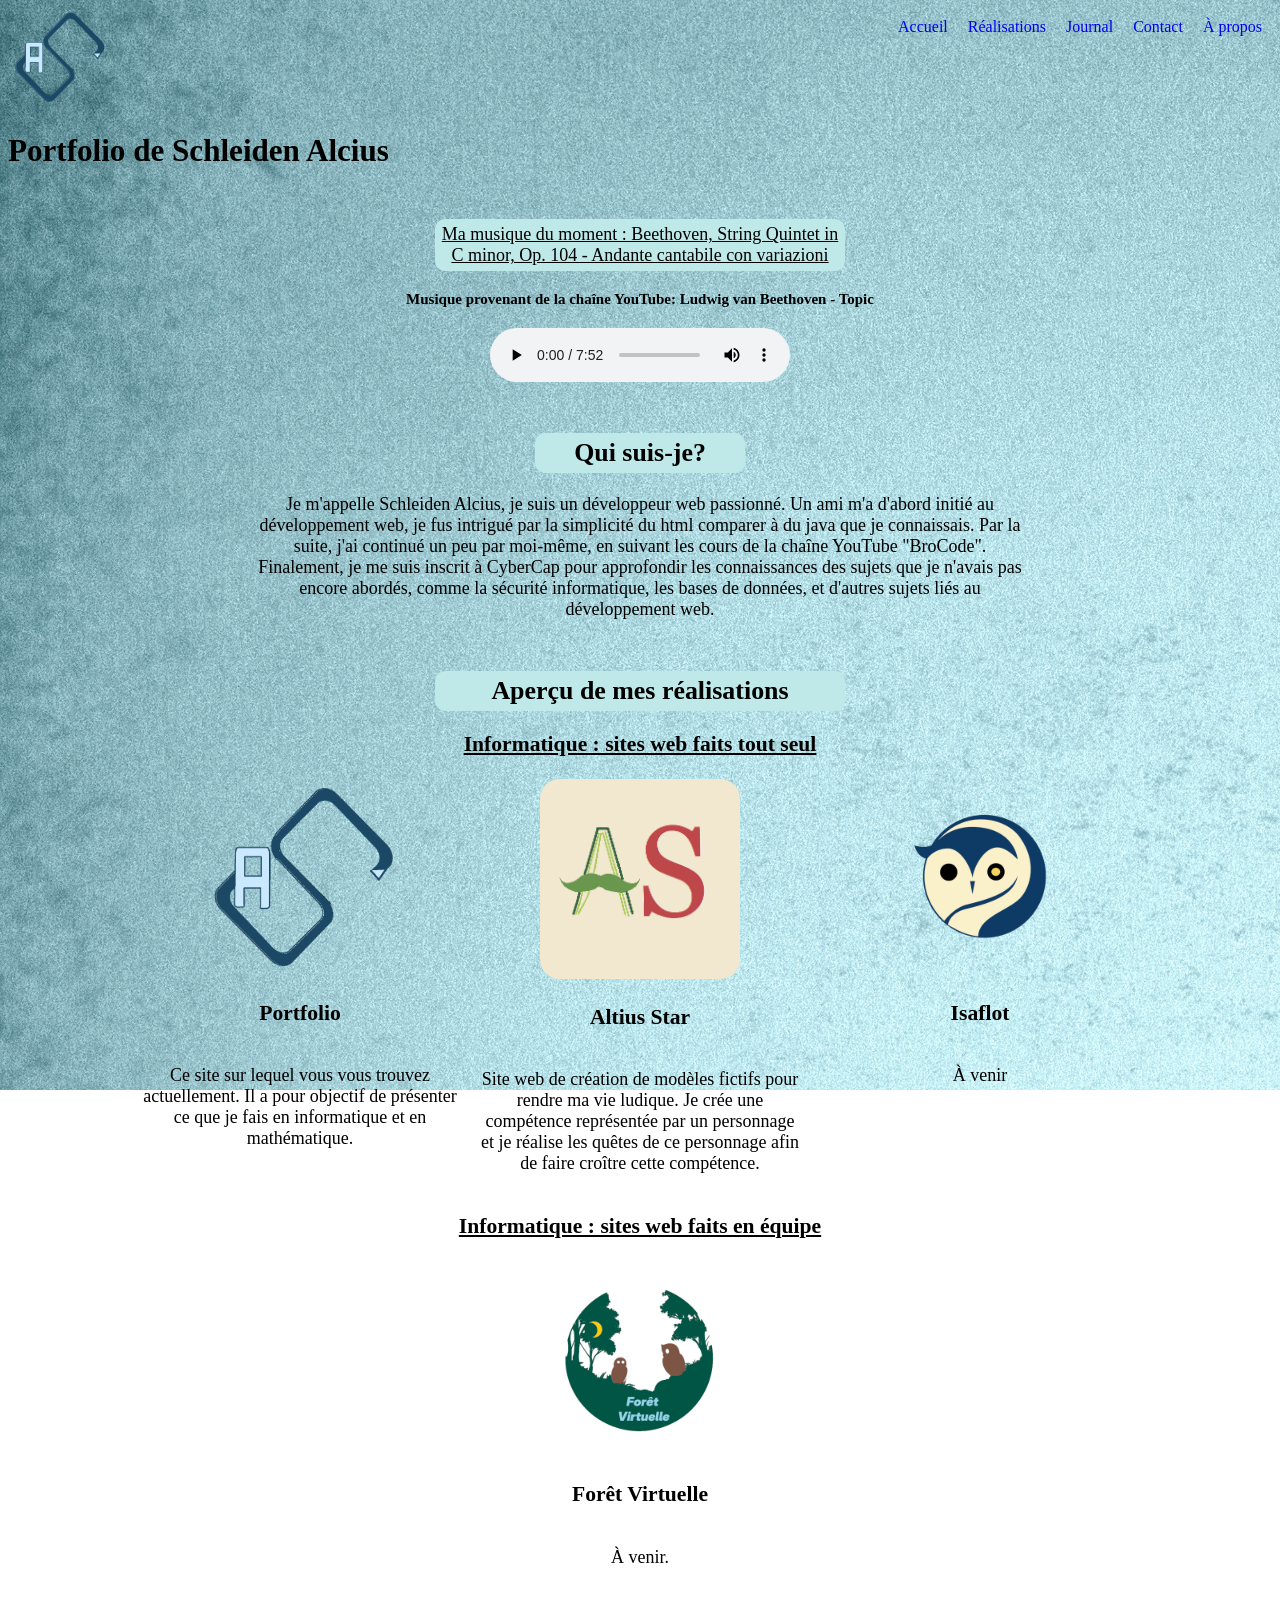
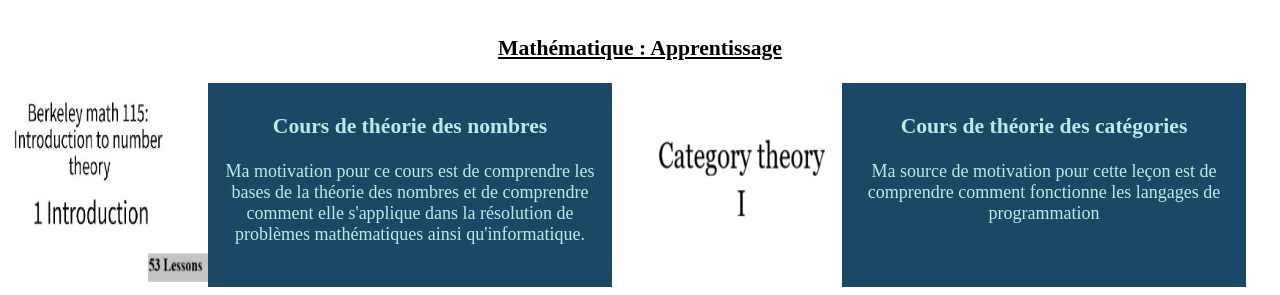
==== index.html @ 51367cde "Remplacement du linear gradient par une image fixe trouvé sur magnific. Distinction entre sites web " ====
<!DOCTYPE html>
<html lang="en">
<head>
    <meta charset="UTF-8">
    <link rel="icon" type="image/x-icon" href="images/favicon.png">
    <meta name="viewport" content="width=device-width, initial-scale=1.0">
    <title>Document</title>
    <link rel="stylesheet" href="css/style.css">
</head>
<body>
    <div id="barDeMenu">
        <a href="about.html">À propos</a>       
        <a href="contact.html">Contact</a>
        <a href="journal.html">Journal</a>
        <a href="realisations.html">Réalisations</a>
        <a href="index.html">Accueil</a>
    </div>
    <img src="images/logoPortfolio.png" alt="Logo du site de Portfolio, un A et un S." width="100px" height="100px">
     <h1 id="titre">Portfolio de Schleiden Alcius</h1>
    <p id="maMusique" class="surligner"><u>Ma musique du moment : Beethoven, String Quintet in C minor, Op. 104 - Andante cantabile con variazioni</u></p>
    <h4>Musique provenant de la chaîne YouTube: Ludwig van Beethoven - Topic</h4>

    <audio controls>
        <source src="audio/String-Quintet-C-minor-Op-104_Andante-cantabile-con-variazioni.mp3" type="audio/mpeg">
        Votre navigateur ne supporte pas la lecture audio.
    </audio>
   
    
    <h2 id="WhoAmI" class="surligner">Qui suis-je?</h2>
    <p id="Presentation">Je m'appelle Schleiden Alcius, je suis un développeur web passionné. Un ami m'a d'abord initié au développement web, je fus intrigué par la simplicité du html comparer à du java que je connaissais. Par la suite, j'ai continué un peu par moi-même, en suivant les cours de la chaîne YouTube "BroCode". Finalement, je me suis inscrit à CyberCap pour approfondir les connaissances des sujets que je n'avais pas encore abordés, comme la sécurité informatique, les bases de données, et d'autres sujets liés au développement web.
    </p>
    <h2 id="ApercuRealisation" class="surligner">Aperçu de mes réalisations</h2>
    <h3><u>Informatique : sites web faits tout seul</u></h3>
    <div class="containerInformatiqueRealisation">
        <div class="carteRealisation">
            <img src="images/logoPortfolio.png" alt="Logo du site de Portfolio, un A et un S." width="200px" height="200px">
            <h3>Portfolio</h3>
            <p>Ce site sur lequel vous vous trouvez actuellement. Il a pour objectif de présenter ce que je fais en informatique et en mathématique.</p>
        </div>
        <div class="carteRealisation">
            <a target="_blank" href="https://altiusstar.de"><img src="images/logoAltiusStar.png" alt="Logo du site Altius Star, un A en forme de livre avec la barre au mileu du en en forme de moustache." width="200px" height="200px"></a>
            <h3>Altius Star</h3>
            <p>Site web de création de modèles fictifs pour rendre ma vie ludique. Je crée une compétence représentée par un personnage et je réalise les quêtes de ce personnage afin de faire croître cette compétence.</p>
        </div>
        <div class="carteRealisation">
            <img src="images/logoIsaflot.png" alt="Logo du site Isaflot, un hibou bleu marin avec un oeil jaune. Sur le coté gauche du hibou il y a un chemin qui suit la forme de sa tête." width="200px" height="200px">
            <h3>Isaflot</h3>
            <p>À venir</p>
        </div>
    </div>
    <h3><u>Informatique : sites web faits en équipe</u></h3>
    <div class="carteRealisation">
        <img src="images/logoForetVirtuelle.png" alt="Logo du site Forêt Virtuelle, deux hiboux qui discutent au sol dans une forêt durant la nuit." width="200px" height="200px">
        <h3>Forêt Virtuelle</h3>
        <p>À venir.</p>
    </div>
    <h3 id="ApprentissageMathematique"><u>Mathématique : Apprentissage</u></h3>
    <div class="containerMathematiqueApercuRealisation">
         <div class="carteMathematiqueApercuRealisation">
            <a target="_blank" href=https://youtube.com/playlist?list=PL8yHsr3EFj53L8sMbzIhhXSAOpuZ1Fov8&si=Rf5eA4qlArYP7xDd><img src="images/leconsMathWeek1.png" alt="Miniature du cours de mathématique sur youtube" width="200px" height="200px"></a>
        <div class="carteSectionMath">
            <h3>Cours de théorie des nombres</h3>
            <p>Ma motivation pour ce cours est de comprendre les bases de la théorie des nombres et de comprendre comment elle s'applique dans la résolution de problèmes mathématiques ainsi qu'informatique.</p>
        </div>
        </div>  
        
        <div class="carteMathematiqueApercuRealisation">
            <a target="_blank" href=https://youtube.com/playlist?list=PLbgaMIhjbmEnaH_LTkxLI7FMa2HsnawM_&si=cqPGprzS1DvUv2pK><img src="images/leconsMathCategory.png" alt="Miniature où il est écrit Category theory" width="200px" height="200px"></a>
        <div class="carteSectionMath">
            <h3>Cours de théorie des catégories</h3>
            <p>Ma source de motivation pour cette leçon est de comprendre comment fonctionne les langages de programmation</p>
        </div>
        </div> 
        
    </div>

</body>
</html>
---- css/style.css ----
:root {
  --font-size: 18px;
  --facteur-echelle: 1.2;
  --petit-texte: var(--font-size);
  --tres-petit-texte: calc(var(--petit-texte) / var(--facteur-echelle));
  --texte-moyen: calc(var(--petit-texte) * var(--facteur-echelle));
  --gros-texte: calc(var(--texte-moyen) * var(--facteur-echelle));
  --tres-gros-texte: calc(var(--gros-texte) * var(--facteur-echelle));

  font-family: 'Georgia', Times New Roman, Times, serif;

  --cyan-pale: #Bee9e8;
  --bleue-ciel-fonce: #62b6cb;
  --bleue-sombre: #1b4965;
  --bleue-clair: #Cae9ff;
  --bleue-moyennement-lumineux: #5fa8d3;
}
body{
  background-image: url(../images/arrierePlanPrisDeMagnific.jpg);
  background-repeat: no-repeat;
  background-position: center;
  background-attachment: fixed;
  background-size: cover;
}
#WhoAmI{
  margin-top: 4%;
  width: 200px;
  margin-left: auto;
  margin-right: auto;

}
.surligner{
  border-radius: 10px;
  padding: 5px;
  background-color: var(--cyan-pale);
}

#ApercuRealisation{
  margin-top: 4%;
  width: 400px;
  margin-left: auto;
  margin-right: auto;
}
#maMusique{
  margin-top: 4%;
  width: 400px;
  margin-left: auto;
  margin-right: auto;
}

.carteRealisation p{
  width:25vw;
}
#titre{
  width: 500px;
}

#barDeMenu a{
  padding : 10px;
  text-decoration: none; 
  float: right;
}
#Presentation{
  width:60vw;
  margin-left: auto;
  margin-right: auto;
}
audio{
  display: block;
  margin: 0 auto;
}

.liste p, .liste h3{
  text-align: left;
}
#About{
  margin-top: 20%;
  text-align: center;
  background-color: var(--bleue-sombre);
  color: var(--bleue-clair);
  padding: 2%;
}
#logoDansAbout{
  margin-left : 40%;
}
#ApprentissageMathematique{
  margin-top: 4%;
}
h2, h3, p, h4{
 text-align: center;

}
h1{
  font-size: var(--tres-gros-texte);
}
h2{
  font-size: var(--gros-texte);
}
h3{
  font-size: var(--texte-moyen);
}
h4{
  font-size: var(--tres-petit-texte);
}
p{
  font-size: var(--petit-texte);
}
.objectifs-Journal{
  display: flex;
  flex-direction: column;
  gap: 10px;
}
.objectifs-Journal p{
  padding: 2%;

}
.containerInformatiqueRealisation{
  display: flex;
  flex-direction: row;
  gap: 20px;
  justify-content: center;
}
.carteRealisation{
  display: flex;
  flex-direction: column;
  align-items: center;
}
.containerMathematiqueApercuRealisation{
  display: flex;
  gap: 30px;
}

.carteMathematiqueApercuRealisation{
  display:flex;
  justify-content: center;
}
.carteMathematiqueApercuRealisation img{
  border-radius: 20px 0 0 20px;
}
.carteSectionMath {
  float: left;
  width: 30vw;
  color : var(--cyan-pale);
  background-color: var(--bleue-sombre);
  padding: 10px;
}

img{
  border-radius: 20px;
}

@media(max-width:1200px){
  .containerMathematiqueApercuRealisation{
    flex-direction: column;
  }
}
/*
:visited, :active :hover 
pour les hyperliens
*/
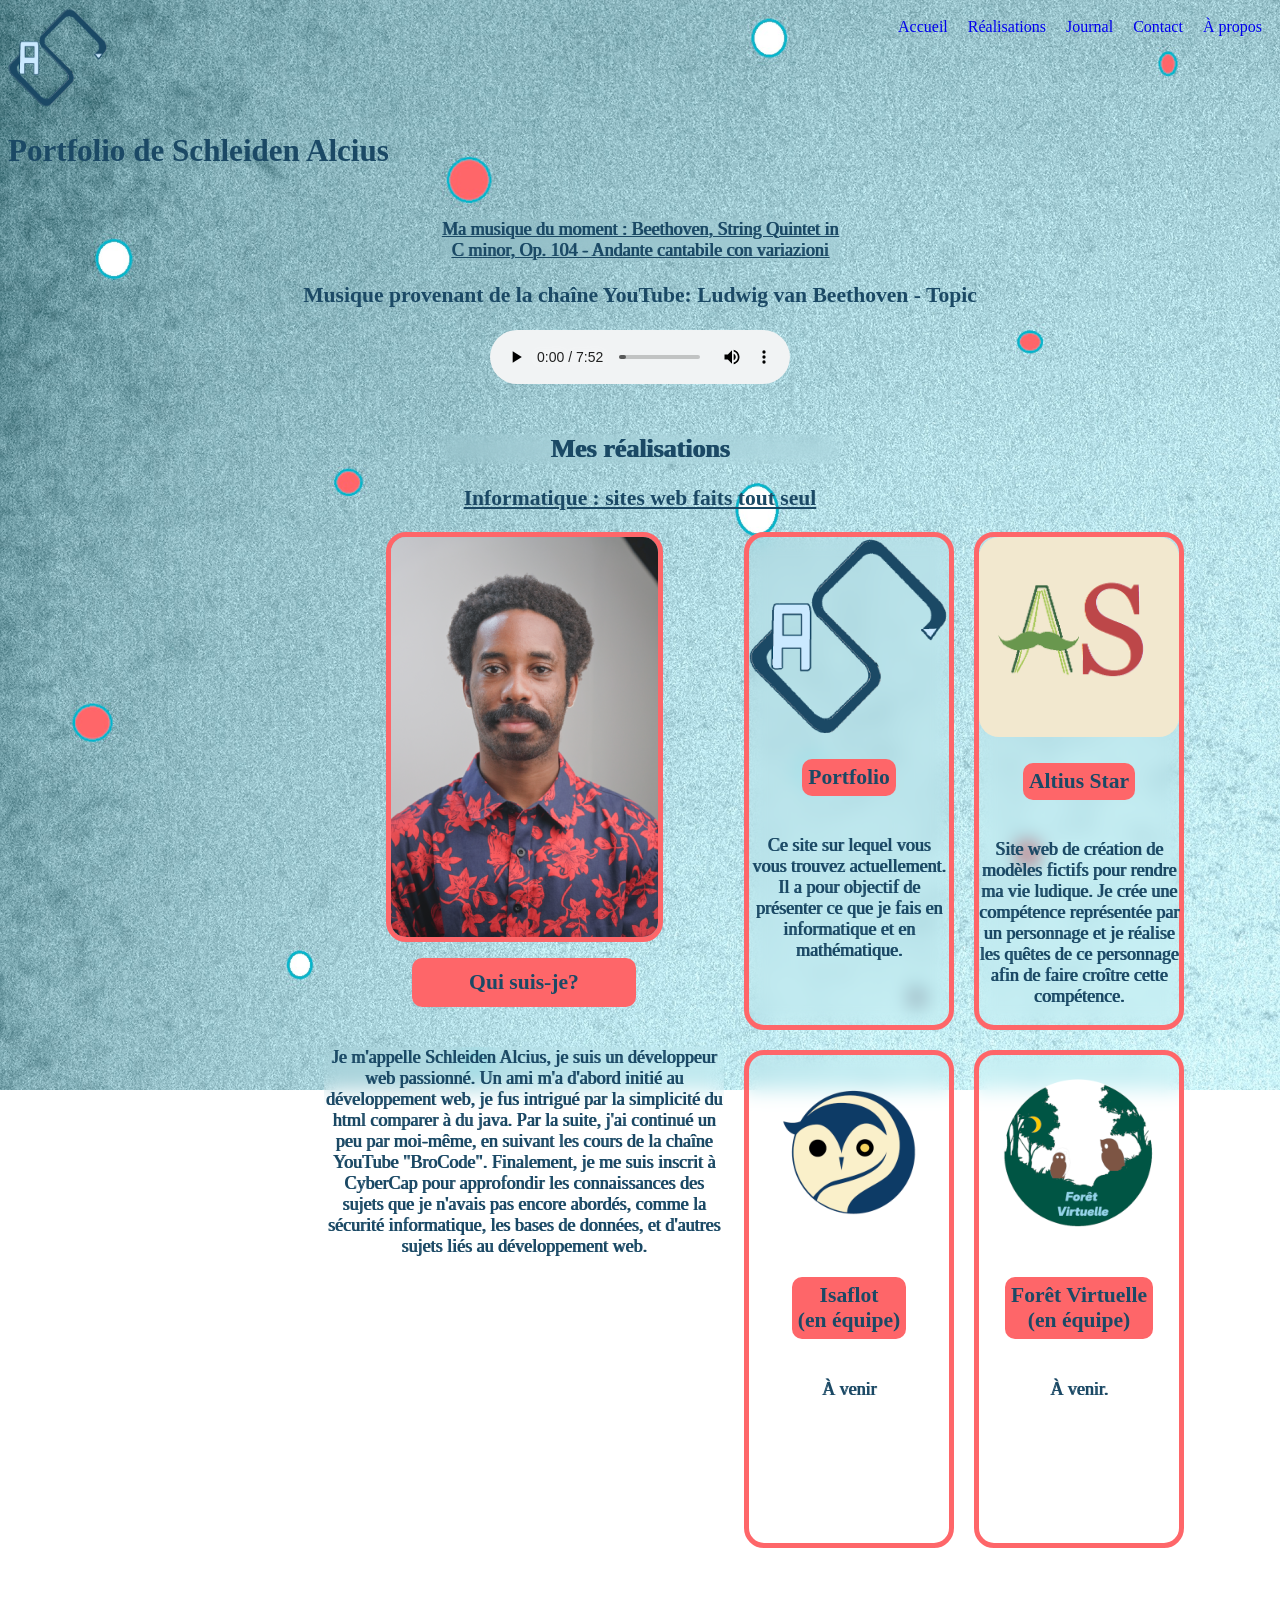
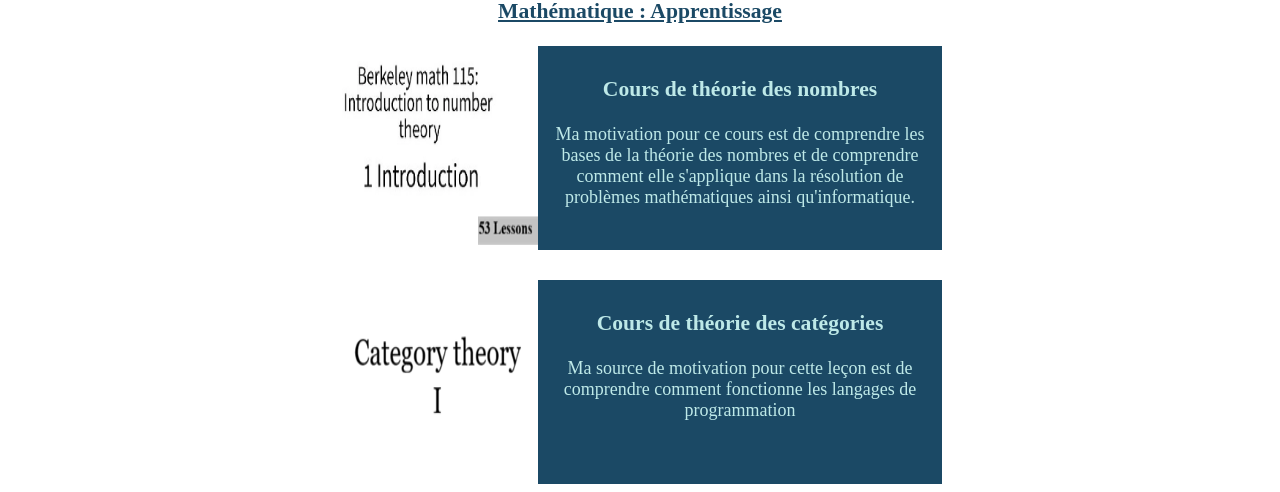
==== commit 4c41bbf1: "Ajout de ma photo sur le portfolio, ajout d'effet sur la page d'accueil dans les cartes. Utilisation" ====
--- a/index.html
+++ b/index.html
@@ -16,47 +16,56 @@
         <a href="index.html">Accueil</a>
     </div>
     <img src="images/logoPortfolio.png" alt="Logo du site de Portfolio, un A et un S." width="100px" height="100px">
-     <h1 id="titre">Portfolio de Schleiden Alcius</h1>
-    <p id="maMusique" class="surligner"><u>Ma musique du moment : Beethoven, String Quintet in C minor, Op. 104 - Andante cantabile con variazioni</u></p>
-    <h4>Musique provenant de la chaîne YouTube: Ludwig van Beethoven - Topic</h4>
-
+    <h1 id="titre">Portfolio de Schleiden Alcius</h1>
+    <p id="maMusique" class="lesTextes"><u>Ma musique du moment : Beethoven, String Quintet in C minor, Op. 104 - Andante cantabile con variazioni</u></p>
+    <h3>Musique provenant de la chaîne YouTube: Ludwig van Beethoven - Topic</h3>
+    
     <audio controls>
         <source src="audio/String-Quintet-C-minor-Op-104_Andante-cantabile-con-variazioni.mp3" type="audio/mpeg">
         Votre navigateur ne supporte pas la lecture audio.
     </audio>
-   
     
-    <h2 id="WhoAmI" class="surligner">Qui suis-je?</h2>
-    <p id="Presentation">Je m'appelle Schleiden Alcius, je suis un développeur web passionné. Un ami m'a d'abord initié au développement web, je fus intrigué par la simplicité du html comparer à du java que je connaissais. Par la suite, j'ai continué un peu par moi-même, en suivant les cours de la chaîne YouTube "BroCode". Finalement, je me suis inscrit à CyberCap pour approfondir les connaissances des sujets que je n'avais pas encore abordés, comme la sécurité informatique, les bases de données, et d'autres sujets liés au développement web.
-    </p>
-    <h2 id="ApercuRealisation" class="surligner">Aperçu de mes réalisations</h2>
+    
+    <h2 id="ApercuRealisation" class="lesTextes">Mes réalisations</h2>
     <h3><u>Informatique : sites web faits tout seul</u></h3>
+
     <div class="containerInformatiqueRealisation">
-        <div class="carteRealisation">
+        <div class="Qui" id="carteQuiSuisJe">
+            <div class="photoEtQuiSuisJe">
+                <img id="photoDeProfil" src="images/Schleiden_site.png" alt="Photo de créateur du Portfolio">
+                <h3 id="WhoAmI">Qui suis-je?</h3>
+            </div>
+            <div id="reponseAQuiSuisJe">
+                <p class="lesTextes" id="Presentation">Je m'appelle Schleiden Alcius, je suis un développeur web passionné. Un ami m'a d'abord initié au développement web, je fus intrigué par la simplicité du html comparer à du java. Par la suite, j'ai continué un peu par moi-même, en suivant les cours de la chaîne YouTube "BroCode". Finalement, je me suis inscrit à CyberCap pour approfondir les connaissances des sujets que je n'avais pas encore abordés, comme la sécurité informatique, les bases de données, et d'autres sujets liés au développement web.
+                </p>
+            </div>
+        </div>
+        
+        <div class="carteRealisation Site1">
             <img src="images/logoPortfolio.png" alt="Logo du site de Portfolio, un A et un S." width="200px" height="200px">
             <h3>Portfolio</h3>
-            <p>Ce site sur lequel vous vous trouvez actuellement. Il a pour objectif de présenter ce que je fais en informatique et en mathématique.</p>
+            <p style="width: 200px;" class="lesTextes">Ce site sur lequel vous vous trouvez actuellement. Il a pour objectif de présenter ce que je fais en informatique et en mathématique.</p>
         </div>
-        <div class="carteRealisation">
+        <div class="carteRealisation Site2">
             <a target="_blank" href="https://altiusstar.de"><img src="images/logoAltiusStar.png" alt="Logo du site Altius Star, un A en forme de livre avec la barre au mileu du en en forme de moustache." width="200px" height="200px"></a>
             <h3>Altius Star</h3>
-            <p>Site web de création de modèles fictifs pour rendre ma vie ludique. Je crée une compétence représentée par un personnage et je réalise les quêtes de ce personnage afin de faire croître cette compétence.</p>
+            <p style="width: 200px;" class="lesTextes">Site web de création de modèles fictifs pour rendre ma vie ludique. Je crée une compétence représentée par un personnage et je réalise les quêtes de ce personnage afin de faire croître cette compétence.</p>
+        </div> 
+        <div class="carteRealisation Site3">
+          <img src="images/logoIsaflot.png" alt="Logo du site Isaflot, un hibou bleu marin avec un oeil jaune. Sur le coté gauche du hibou il y a un chemin qui suit la forme de sa tête." width="200px" height="200px">
+          <h3>Isaflot <br>(en équipe)</h3>
+          <p class="lesTextes">À venir</p>
         </div>
-        <div class="carteRealisation">
-            <img src="images/logoIsaflot.png" alt="Logo du site Isaflot, un hibou bleu marin avec un oeil jaune. Sur le coté gauche du hibou il y a un chemin qui suit la forme de sa tête." width="200px" height="200px">
-            <h3>Isaflot</h3>
-            <p>À venir</p>
+        <div class="carteRealisation Site4">
+            <img src="images/logoForetVirtuelle.png" alt="Logo du site Forêt Virtuelle, deux hiboux qui discutent au sol dans une forêt durant la nuit." width="200px" height="200px">
+            <h3>Forêt Virtuelle <br>(en équipe)</h3>
+            <p class="lesTextes">À venir.</p>
         </div>
-    </div>
-    <h3><u>Informatique : sites web faits en équipe</u></h3>
-    <div class="carteRealisation">
-        <img src="images/logoForetVirtuelle.png" alt="Logo du site Forêt Virtuelle, deux hiboux qui discutent au sol dans une forêt durant la nuit." width="200px" height="200px">
-        <h3>Forêt Virtuelle</h3>
-        <p>À venir.</p>
-    </div>
+    </div>    
+    
     <h3 id="ApprentissageMathematique"><u>Mathématique : Apprentissage</u></h3>
     <div class="containerMathematiqueApercuRealisation">
-         <div class="carteMathematiqueApercuRealisation">
+        <div class="carteMathematiqueApercuRealisation">
             <a target="_blank" href=https://youtube.com/playlist?list=PL8yHsr3EFj53L8sMbzIhhXSAOpuZ1Fov8&si=Rf5eA4qlArYP7xDd><img src="images/leconsMathWeek1.png" alt="Miniature du cours de mathématique sur youtube" width="200px" height="200px"></a>
         <div class="carteSectionMath">
             <h3>Cours de théorie des nombres</h3>
--- a/css/style.css
+++ b/css/style.css
@@ -12,6 +12,7 @@
   --cyan-pale: #Bee9e8;
   --bleue-ciel-fonce: #62b6cb;
   --bleue-sombre: #1b4965;
+  --rouge-Chemise:#FE6669;
   --bleue-clair: #Cae9ff;
   --bleue-moyennement-lumineux: #5fa8d3;
 }
@@ -29,10 +30,17 @@
   margin-right: auto;
 
 }
-.surligner{
-  border-radius: 10px;
-  padding: 5px;
-  background-color: var(--cyan-pale);
+#carteQuiSuisJe{
+  display: flex;
+  flex-direction: column;
+}
+#reponseAQuiSuisJe{
+  width: 400px;
+}
+.photoEtQuiSuisJe{
+  display: flex;
+  flex-direction: column;
+  align-items: center;
 }
 
 #ApercuRealisation{
@@ -48,9 +56,6 @@
   margin-right: auto;
 }
 
-.carteRealisation p{
-  width:25vw;
-}
 #titre{
   width: 500px;
 }
@@ -60,10 +65,12 @@
   text-decoration: none; 
   float: right;
 }
-#Presentation{
-  width:60vw;
-  margin-left: auto;
-  margin-right: auto;
+
+.lesTextes{
+text-shadow: 1px 0px 0px var(--bleue-sombre);
+background: rgba(147, 170, 182, 0);
+backdrop-filter: blur(10px);
+-webkit-backdrop-filter: blur(10px);
 }
 audio{
   display: block;
@@ -92,18 +99,20 @@
 }
 h1{
   font-size: var(--tres-gros-texte);
+  color: var(--bleue-sombre);
 }
 h2{
   font-size: var(--gros-texte);
+  color: var(--bleue-sombre);
 }
 h3{
   font-size: var(--texte-moyen);
-}
-h4{
-  font-size: var(--tres-petit-texte);
-}
+  color: var(--bleue-sombre);
+}
+
 p{
   font-size: var(--petit-texte);
+  color: var(--bleue-sombre);
 }
 .objectifs-Journal{
   display: flex;
@@ -115,10 +124,67 @@
 
 }
 .containerInformatiqueRealisation{
-  display: flex;
-  flex-direction: row;
+  display: grid;
   gap: 20px;
-  justify-content: center;
+  width: 50%;
+  height: 15%;
+  margin-left: auto;
+  margin-right: auto;
+  grid-template-areas: 
+    "Qui Site1 Site2"
+    "Qui Site3 Site4";
+  grid-template-columns: 1fr 1fr 1fr;
+  grid-template-rows: 1fr 1fr;
+}
+.containerInformatiqueRealisation div.Qui{
+  grid-area: Qui;
+}
+.Qui img{
+  border: 5px solid var(--rouge-Chemise);
+  border-radius: 20px;
+}
+.containerInformatiqueRealisation div.Site1{
+  grid-area: Site1;
+  border: 5px solid var(--rouge-Chemise);
+  border-radius: 20px;
+
+  background: rgba(147, 170, 182, 0);
+backdrop-filter: blur(10px);
+-webkit-backdrop-filter: blur(10px);
+}
+.containerInformatiqueRealisation div.Site2{
+  grid-area: Site2;
+  border: 5px solid var(--rouge-Chemise);
+  border-radius: 20px;
+
+  background: rgba(147, 170, 182, 0);
+backdrop-filter: blur(10px);
+-webkit-backdrop-filter: blur(10px);
+}
+.containerInformatiqueRealisation h3{
+  background-color: var(--rouge-Chemise);
+  padding: 3%;
+  border-radius: 10px;
+
+  
+}
+.containerInformatiqueRealisation div.Site3{
+  grid-area: Site3;
+  border: 5px solid var(--rouge-Chemise);
+  border-radius: 20px;
+
+  background: rgba(147, 170, 182, 0);
+backdrop-filter: blur(10px);
+-webkit-backdrop-filter: blur(10px);
+}
+.containerInformatiqueRealisation div.Site4{
+  grid-area: Site4;
+  border: 5px solid var(--rouge-Chemise);
+  border-radius: 20px;
+
+  background: rgba(147, 170, 182, 0);
+backdrop-filter: blur(10px);
+-webkit-backdrop-filter: blur(10px);
 }
 .carteRealisation{
   display: flex;
@@ -127,6 +193,7 @@
 }
 .containerMathematiqueApercuRealisation{
   display: flex;
+  flex-direction: column;
   gap: 30px;
 }
 
@@ -140,9 +207,14 @@
 .carteSectionMath {
   float: left;
   width: 30vw;
-  color : var(--cyan-pale);
   background-color: var(--bleue-sombre);
   padding: 10px;
+}
+.carteSectionMath p{
+  color : var(--cyan-pale);
+}
+.carteSectionMath h3{
+  color : var(--cyan-pale);
 }
 
 img{
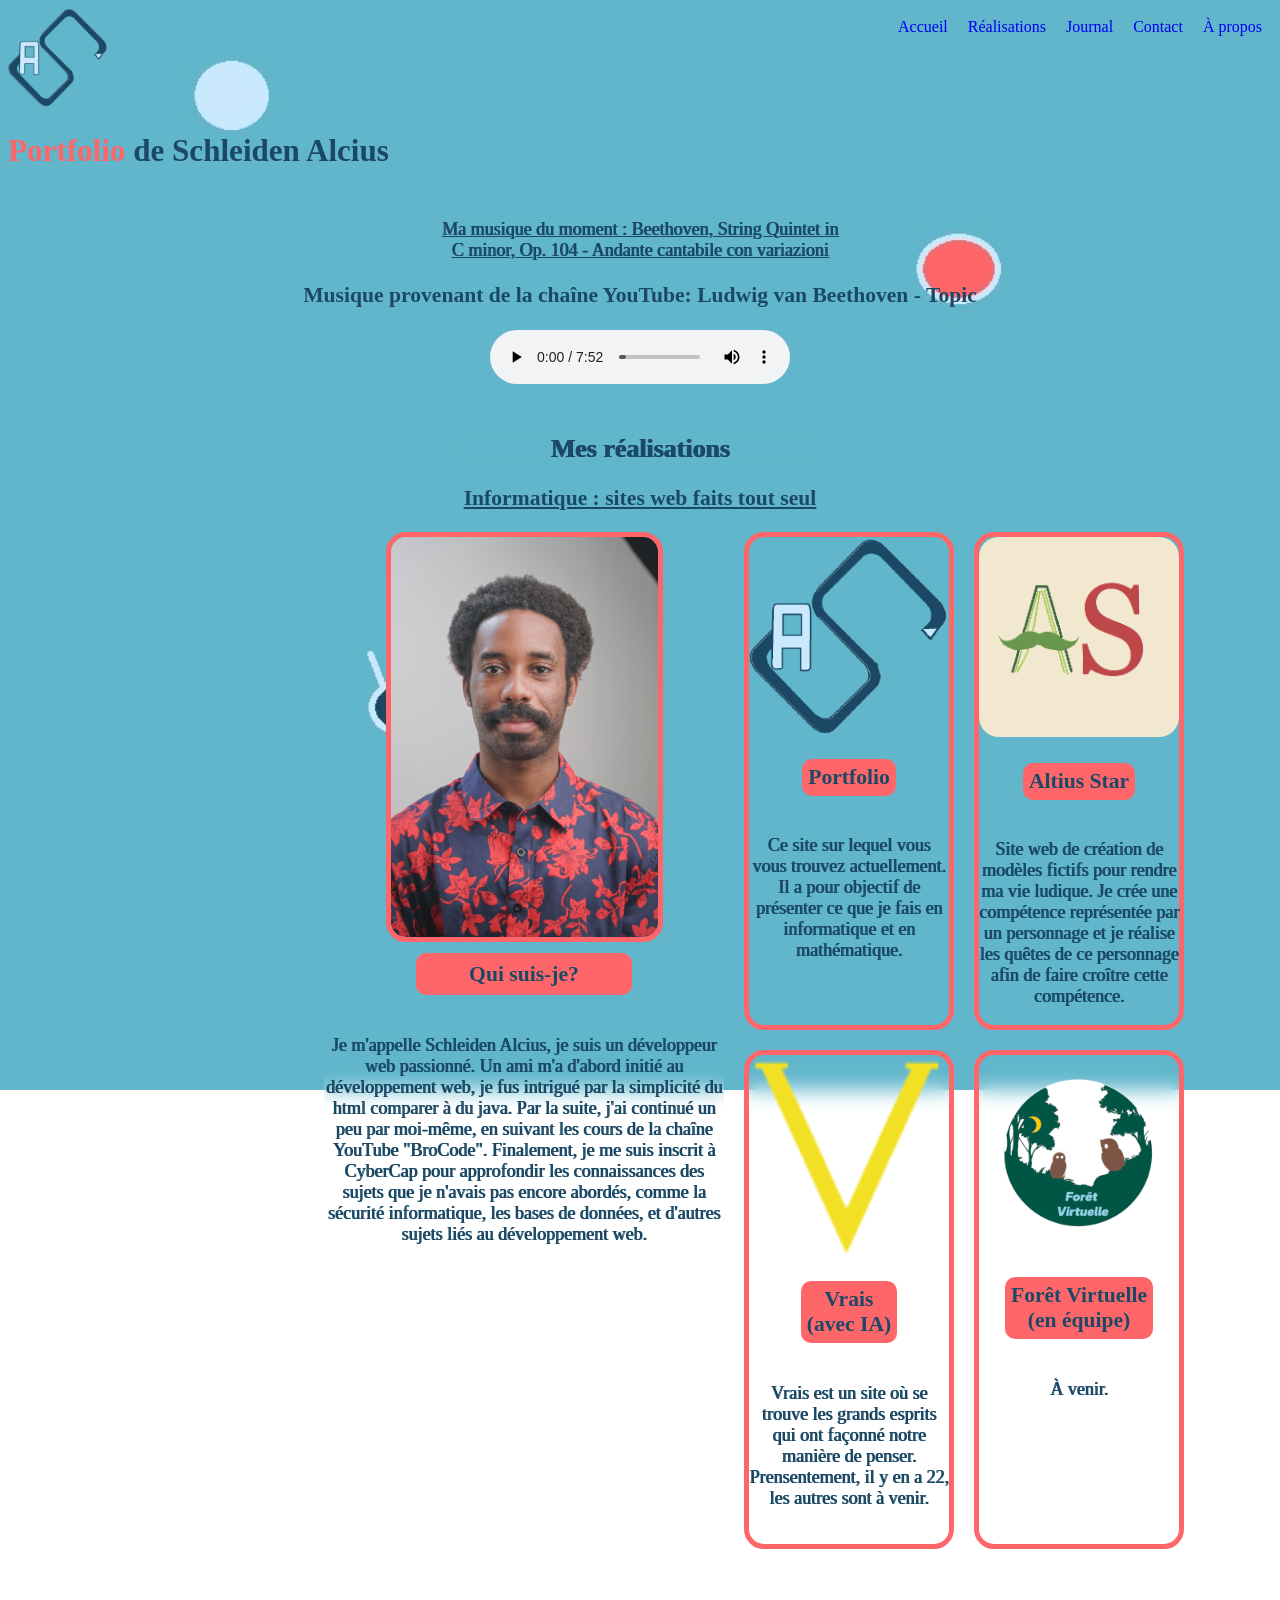
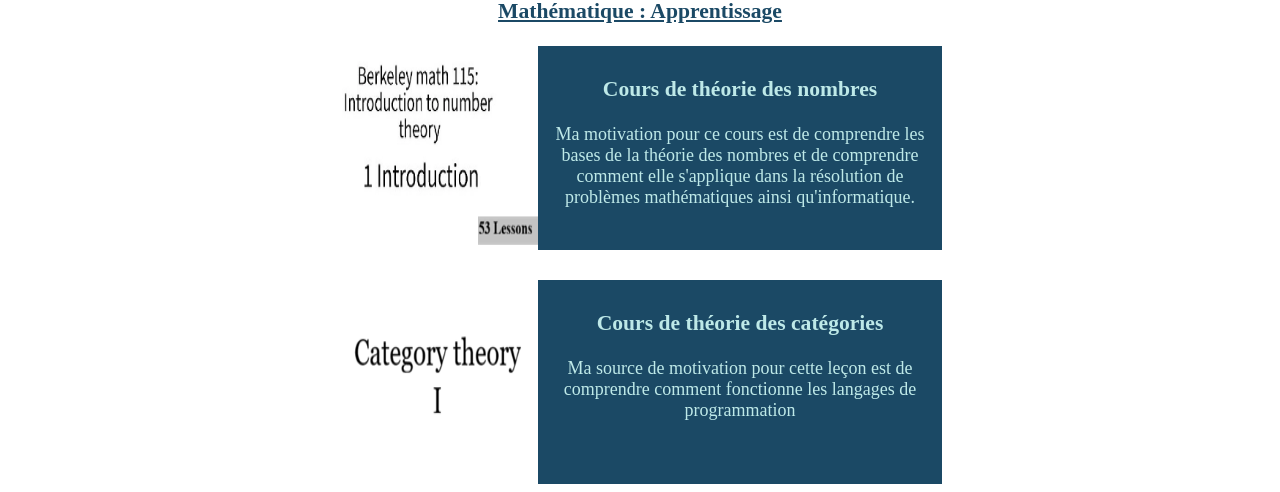
==== commit 22303a5a: "Ajout d'un arrière plan format gif, ajout des informations sur la création de vrai dans la page réal" ====
--- a/index.html
+++ b/index.html
@@ -16,7 +16,7 @@
         <a href="index.html">Accueil</a>
     </div>
     <img src="images/logoPortfolio.png" alt="Logo du site de Portfolio, un A et un S." width="100px" height="100px">
-    <h1 id="titre">Portfolio de Schleiden Alcius</h1>
+    <h1 id="titre"><span>Portfolio</span> de Schleiden Alcius</h1>
     <p id="maMusique" class="lesTextes"><u>Ma musique du moment : Beethoven, String Quintet in C minor, Op. 104 - Andante cantabile con variazioni</u></p>
     <h3>Musique provenant de la chaîne YouTube: Ludwig van Beethoven - Topic</h3>
     
@@ -52,9 +52,9 @@
             <p style="width: 200px;" class="lesTextes">Site web de création de modèles fictifs pour rendre ma vie ludique. Je crée une compétence représentée par un personnage et je réalise les quêtes de ce personnage afin de faire croître cette compétence.</p>
         </div> 
         <div class="carteRealisation Site3">
-          <img src="images/logoIsaflot.png" alt="Logo du site Isaflot, un hibou bleu marin avec un oeil jaune. Sur le coté gauche du hibou il y a un chemin qui suit la forme de sa tête." width="200px" height="200px">
-          <h3>Isaflot <br>(en équipe)</h3>
-          <p class="lesTextes">À venir</p>
+          <a target="_blank" href="https://vrais.de"><img src="images/logoVrais.svg" alt="Logo du site les vrais qui est la lettre v en jaune." width="200px" height="200px"></a>
+          <h3>Vrais <br>(avec IA)</h3>
+          <p class="lesTextes">Vrais est un site où se trouve les grands esprits qui ont façonné notre manière de penser. Prensentement, il y en a 22, les autres sont à venir.</p>
         </div>
         <div class="carteRealisation Site4">
             <img src="images/logoForetVirtuelle.png" alt="Logo du site Forêt Virtuelle, deux hiboux qui discutent au sol dans une forêt durant la nuit." width="200px" height="200px">
@@ -67,10 +67,10 @@
     <div class="containerMathematiqueApercuRealisation">
         <div class="carteMathematiqueApercuRealisation">
             <a target="_blank" href=https://youtube.com/playlist?list=PL8yHsr3EFj53L8sMbzIhhXSAOpuZ1Fov8&si=Rf5eA4qlArYP7xDd><img src="images/leconsMathWeek1.png" alt="Miniature du cours de mathématique sur youtube" width="200px" height="200px"></a>
-        <div class="carteSectionMath">
-            <h3>Cours de théorie des nombres</h3>
-            <p>Ma motivation pour ce cours est de comprendre les bases de la théorie des nombres et de comprendre comment elle s'applique dans la résolution de problèmes mathématiques ainsi qu'informatique.</p>
-        </div>
+            <div class="carteSectionMath">
+                <h3>Cours de théorie des nombres</h3>
+                <p>Ma motivation pour ce cours est de comprendre les bases de la théorie des nombres et de comprendre comment elle s'applique dans la résolution de problèmes mathématiques ainsi qu'informatique.</p>
+            </div>
         </div>  
         
         <div class="carteMathematiqueApercuRealisation">
--- a/css/style.css
+++ b/css/style.css
@@ -17,7 +17,7 @@
   --bleue-moyennement-lumineux: #5fa8d3;
 }
 body{
-  background-image: url(../images/arrierePlanPrisDeMagnific.jpg);
+  background-image: url(../images/ArrierePlan.gif);
   background-repeat: no-repeat;
   background-position: center;
   background-attachment: fixed;
@@ -33,6 +33,7 @@
 #carteQuiSuisJe{
   display: flex;
   flex-direction: column;
+  align-items: center;
 }
 #reponseAQuiSuisJe{
   width: 400px;
@@ -80,18 +81,15 @@
 .liste p, .liste h3{
   text-align: left;
 }
-#About{
-  margin-top: 20%;
-  text-align: center;
-  background-color: var(--bleue-sombre);
-  color: var(--bleue-clair);
-  padding: 2%;
-}
+
 #logoDansAbout{
   margin-left : 40%;
 }
 #ApprentissageMathematique{
   margin-top: 4%;
+}
+span{
+  color:var(--rouge-Chemise);
 }
 h2, h3, p, h4{
  text-align: center;
@@ -147,26 +145,22 @@
   grid-area: Site1;
   border: 5px solid var(--rouge-Chemise);
   border-radius: 20px;
-
-  background: rgba(147, 170, 182, 0);
-backdrop-filter: blur(10px);
--webkit-backdrop-filter: blur(10px);
+  background: rgba(147, 170, 182, 0);
+  backdrop-filter: blur(10px);
+  -webkit-backdrop-filter: blur(10px);
 }
 .containerInformatiqueRealisation div.Site2{
   grid-area: Site2;
   border: 5px solid var(--rouge-Chemise);
   border-radius: 20px;
-
-  background: rgba(147, 170, 182, 0);
-backdrop-filter: blur(10px);
--webkit-backdrop-filter: blur(10px);
+  background: rgba(147, 170, 182, 0);
+  backdrop-filter: blur(10px);
+  -webkit-backdrop-filter: blur(10px);
 }
 .containerInformatiqueRealisation h3{
   background-color: var(--rouge-Chemise);
   padding: 3%;
-  border-radius: 10px;
-
-  
+  border-radius: 10px;  
 }
 .containerInformatiqueRealisation div.Site3{
   grid-area: Site3;
@@ -181,10 +175,9 @@
   grid-area: Site4;
   border: 5px solid var(--rouge-Chemise);
   border-radius: 20px;
-
-  background: rgba(147, 170, 182, 0);
-backdrop-filter: blur(10px);
--webkit-backdrop-filter: blur(10px);
+  background: rgba(147, 170, 182, 0);
+  backdrop-filter: blur(10px);
+  -webkit-backdrop-filter: blur(10px);
 }
 .carteRealisation{
   display: flex;
@@ -196,7 +189,6 @@
   flex-direction: column;
   gap: 30px;
 }
-
 .carteMathematiqueApercuRealisation{
   display:flex;
   justify-content: center;
@@ -216,16 +208,81 @@
 .carteSectionMath h3{
   color : var(--cyan-pale);
 }
-
 img{
   border-radius: 20px;
 }
 
-@media(max-width:1200px){
+
+/*Page de réalisations*/
+#mesListes{
+  display: flex;
+  gap: 20px;
+  justify-content: center;
+}
+.unElementDeMaListe{
+  width: 30vw;
+  padding: 30px;
+  border: 5px solid var(--rouge-Chemise);
+  border-radius: 20px;
+  background: rgba(147, 170, 182, 0);
+  backdrop-filter: blur(10px);
+  -webkit-backdrop-filter: blur(10px);
+}
+
+/*Page d'À propos*/
+#About{
+  width: 800px;
+  margin-top: 10%;
+  margin-left: auto;
+  margin-right: auto;
+  border-radius: 20px;
+  border: 2px solid var(--rouge-Chemise);
+  background-color: var(--bleue-sombre);
+  color: var(--bleue-clair);
+  padding: 2%;
+ 
+}
+
+/*Media Queries pour toutes les pages*/
+@media(max-width:600px){
   .containerMathematiqueApercuRealisation{
-    flex-direction: column;
-  }
-}
+    align-items: center;
+  }
+  #mesListes{
+    flex-direction: column;
+    align-items: center;
+  }
+  .carteSectionMath{
+     width: 315px;
+     height: 275px;
+  }
+  .carteMathematiqueApercuRealisation img{
+    border-radius: 20px 20px 0 0;
+    width: 323px;
+    height:200px;
+  }
+  .carteMathematiqueApercuRealisation{
+    flex-direction: column;
+  }
+   .containerInformatiqueRealisation{
+    display: flex;
+    flex-direction: column;
+  }
+}
+@media (max-width:1200px) and (min-width:601px){
+  .carteSectionMath{
+    width: 70vw;
+  }
+  .containerInformatiqueRealisation{
+    display: flex;
+    flex-direction: column;
+  }
+  #mesListes{
+    flex-direction: column;
+    align-items: center;
+  }
+}
+
 /*
 :visited, :active :hover 
 pour les hyperliens
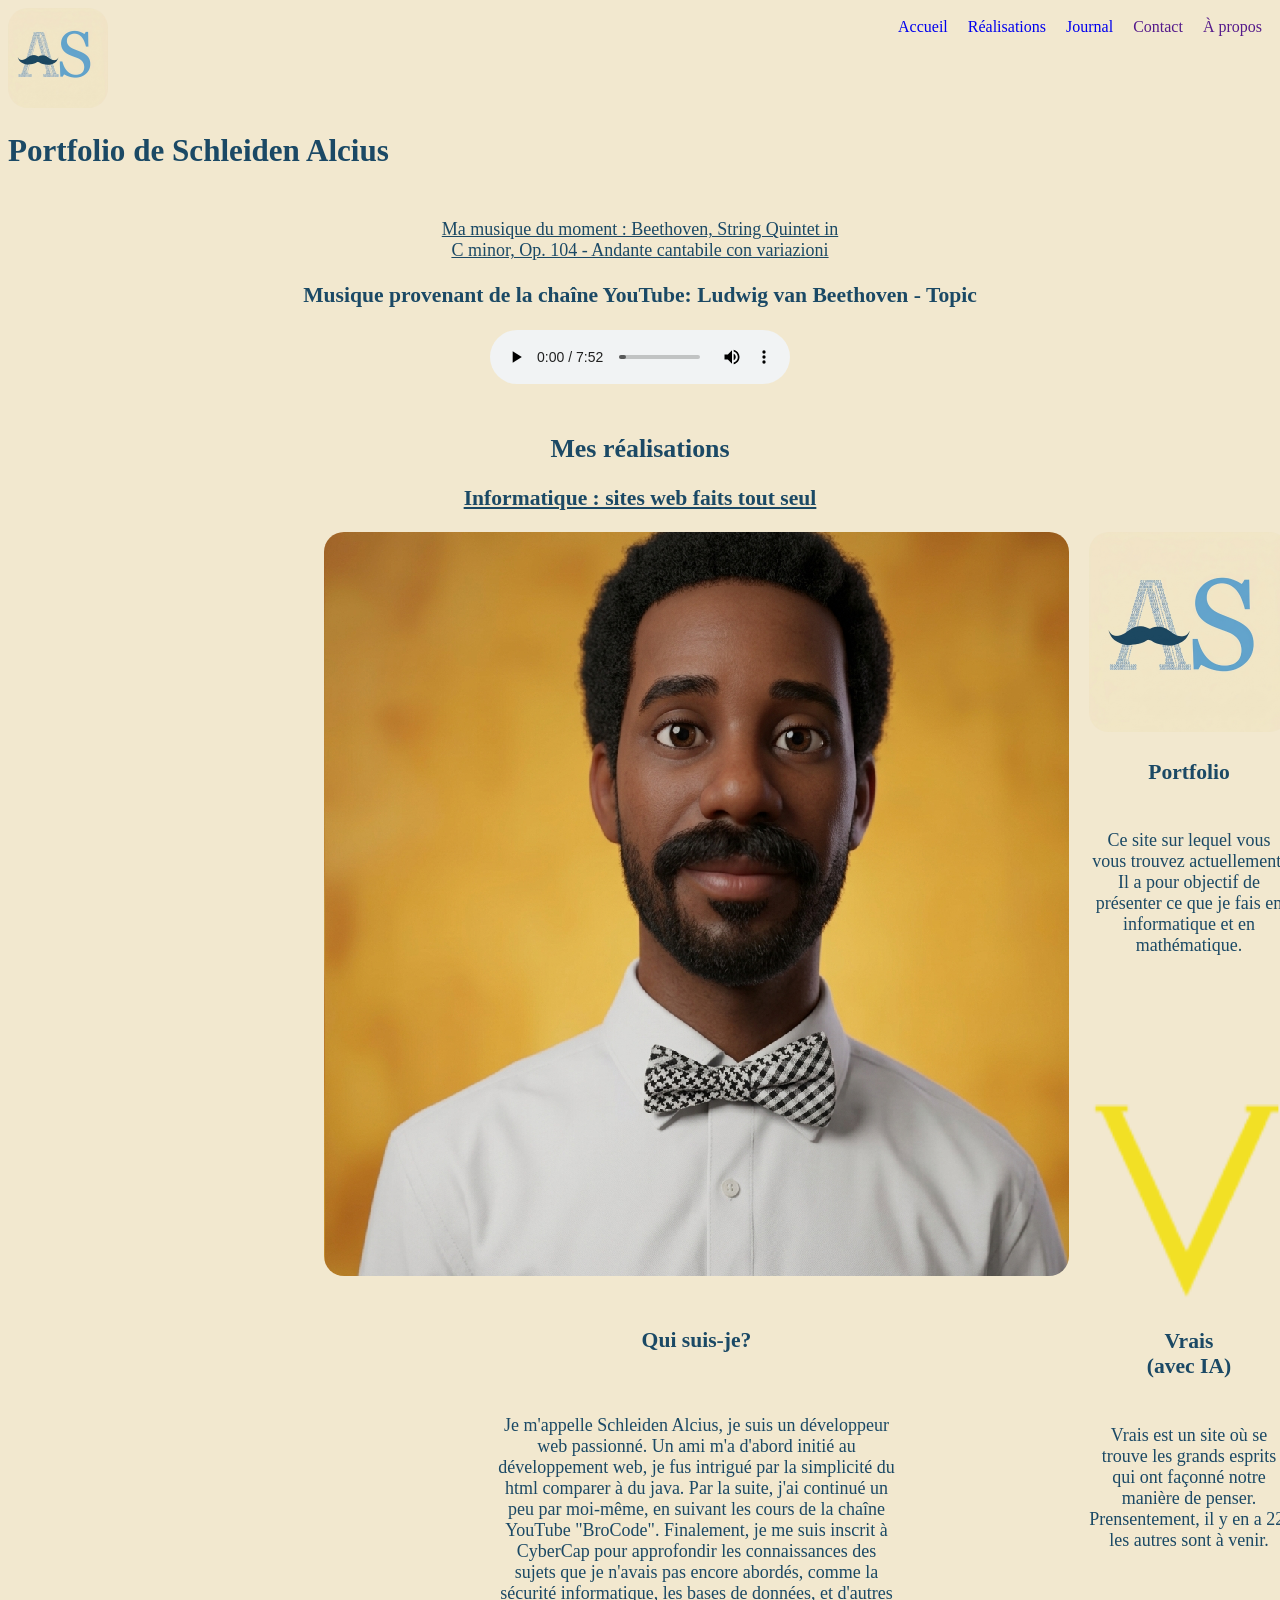
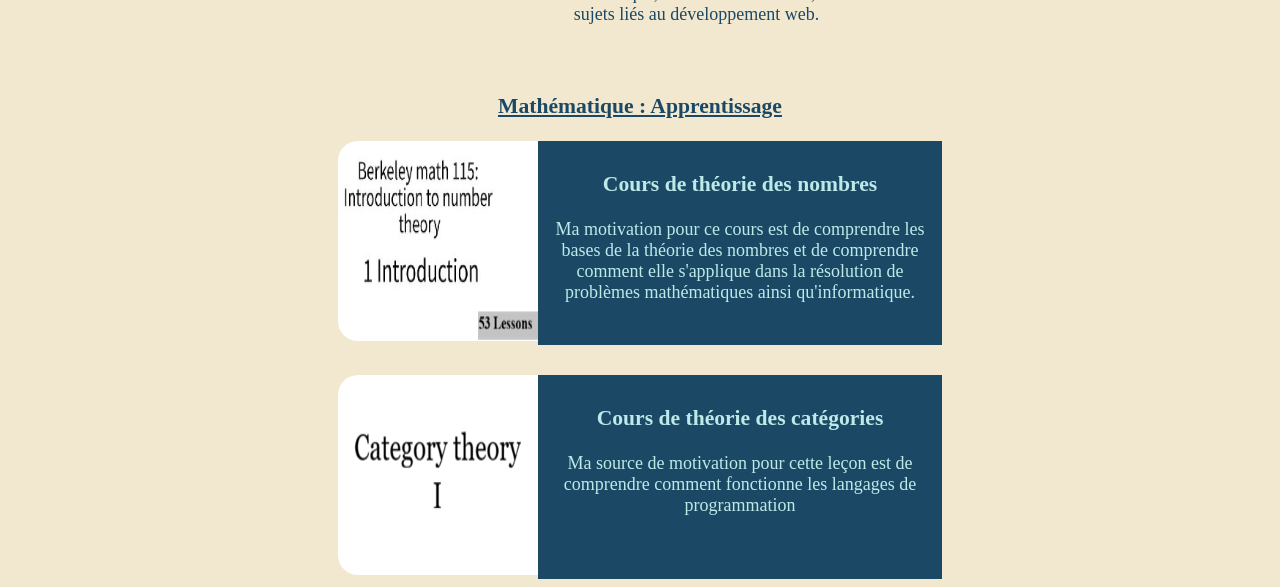
==== commit 79458f69: "Début du changement pour que le portfolio match avec mon site altius star." ====
--- a/index.html
+++ b/index.html
@@ -9,8 +9,8 @@
 </head>
 <body>
     <div id="barDeMenu">
-        <a href="about.html">À propos</a>       
-        <a href="contact.html">Contact</a>
+        <a href="">À propos</a>       
+        <a href="">Contact</a>
         <a href="journal.html">Journal</a>
         <a href="realisations.html">Réalisations</a>
         <a href="index.html">Accueil</a>
--- a/css/style.css
+++ b/css/style.css
@@ -12,23 +12,19 @@
   --cyan-pale: #Bee9e8;
   --bleue-ciel-fonce: #62b6cb;
   --bleue-sombre: #1b4965;
-  --rouge-Chemise:#FE6669;
+  --beige:#f2e8cf;
   --bleue-clair: #Cae9ff;
   --bleue-moyennement-lumineux: #5fa8d3;
 }
 body{
-  background-image: url(../images/ArrierePlan.gif);
-  background-repeat: no-repeat;
-  background-position: center;
-  background-attachment: fixed;
-  background-size: cover;
+  /* background-color: var(--bleue-clair); */
+  background-color: var(--beige);
 }
 #WhoAmI{
   margin-top: 4%;
   width: 200px;
   margin-left: auto;
   margin-right: auto;
-
 }
 #carteQuiSuisJe{
   display: flex;
@@ -43,7 +39,6 @@
   flex-direction: column;
   align-items: center;
 }
-
 #ApercuRealisation{
   margin-top: 4%;
   width: 400px;
@@ -56,32 +51,21 @@
   margin-left: auto;
   margin-right: auto;
 }
-
 #titre{
   width: 500px;
 }
-
 #barDeMenu a{
   padding : 10px;
   text-decoration: none; 
   float: right;
 }
-
-.lesTextes{
-text-shadow: 1px 0px 0px var(--bleue-sombre);
-background: rgba(147, 170, 182, 0);
-backdrop-filter: blur(10px);
--webkit-backdrop-filter: blur(10px);
-}
 audio{
   display: block;
   margin: 0 auto;
 }
-
 .liste p, .liste h3{
   text-align: left;
 }
-
 #logoDansAbout{
   margin-left : 40%;
 }
@@ -89,11 +73,10 @@
   margin-top: 4%;
 }
 span{
-  color:var(--rouge-Chemise);
+  color:var(--bleue-sombre);
 }
 h2, h3, p, h4{
  text-align: center;
-
 }
 h1{
   font-size: var(--tres-gros-texte);
@@ -107,7 +90,6 @@
   font-size: var(--texte-moyen);
   color: var(--bleue-sombre);
 }
-
 p{
   font-size: var(--petit-texte);
   color: var(--bleue-sombre);
@@ -138,46 +120,27 @@
   grid-area: Qui;
 }
 .Qui img{
-  border: 5px solid var(--rouge-Chemise);
   border-radius: 20px;
 }
 .containerInformatiqueRealisation div.Site1{
   grid-area: Site1;
-  border: 5px solid var(--rouge-Chemise);
-  border-radius: 20px;
-  background: rgba(147, 170, 182, 0);
-  backdrop-filter: blur(10px);
-  -webkit-backdrop-filter: blur(10px);
+  border-radius: 20px;
 }
 .containerInformatiqueRealisation div.Site2{
   grid-area: Site2;
-  border: 5px solid var(--rouge-Chemise);
-  border-radius: 20px;
-  background: rgba(147, 170, 182, 0);
-  backdrop-filter: blur(10px);
-  -webkit-backdrop-filter: blur(10px);
+  border-radius: 20px;
 }
 .containerInformatiqueRealisation h3{
-  background-color: var(--rouge-Chemise);
   padding: 3%;
   border-radius: 10px;  
 }
 .containerInformatiqueRealisation div.Site3{
   grid-area: Site3;
-  border: 5px solid var(--rouge-Chemise);
-  border-radius: 20px;
-
-  background: rgba(147, 170, 182, 0);
-backdrop-filter: blur(10px);
--webkit-backdrop-filter: blur(10px);
+  border-radius: 20px;
 }
 .containerInformatiqueRealisation div.Site4{
   grid-area: Site4;
-  border: 5px solid var(--rouge-Chemise);
-  border-radius: 20px;
-  background: rgba(147, 170, 182, 0);
-  backdrop-filter: blur(10px);
-  -webkit-backdrop-filter: blur(10px);
+  border-radius: 20px;
 }
 .carteRealisation{
   display: flex;
@@ -222,24 +185,7 @@
 .unElementDeMaListe{
   width: 30vw;
   padding: 30px;
-  border: 5px solid var(--rouge-Chemise);
-  border-radius: 20px;
-  background: rgba(147, 170, 182, 0);
-  backdrop-filter: blur(10px);
-  -webkit-backdrop-filter: blur(10px);
-}
-
-/*Page d'À propos*/
-#About{
-  width: 800px;
-  margin-top: 10%;
-  margin-left: auto;
-  margin-right: auto;
-  border-radius: 20px;
-  border: 2px solid var(--rouge-Chemise);
-  background-color: var(--bleue-sombre);
-  color: var(--bleue-clair);
-  padding: 2%;
+  border-radius: 20px;
  
 }
 
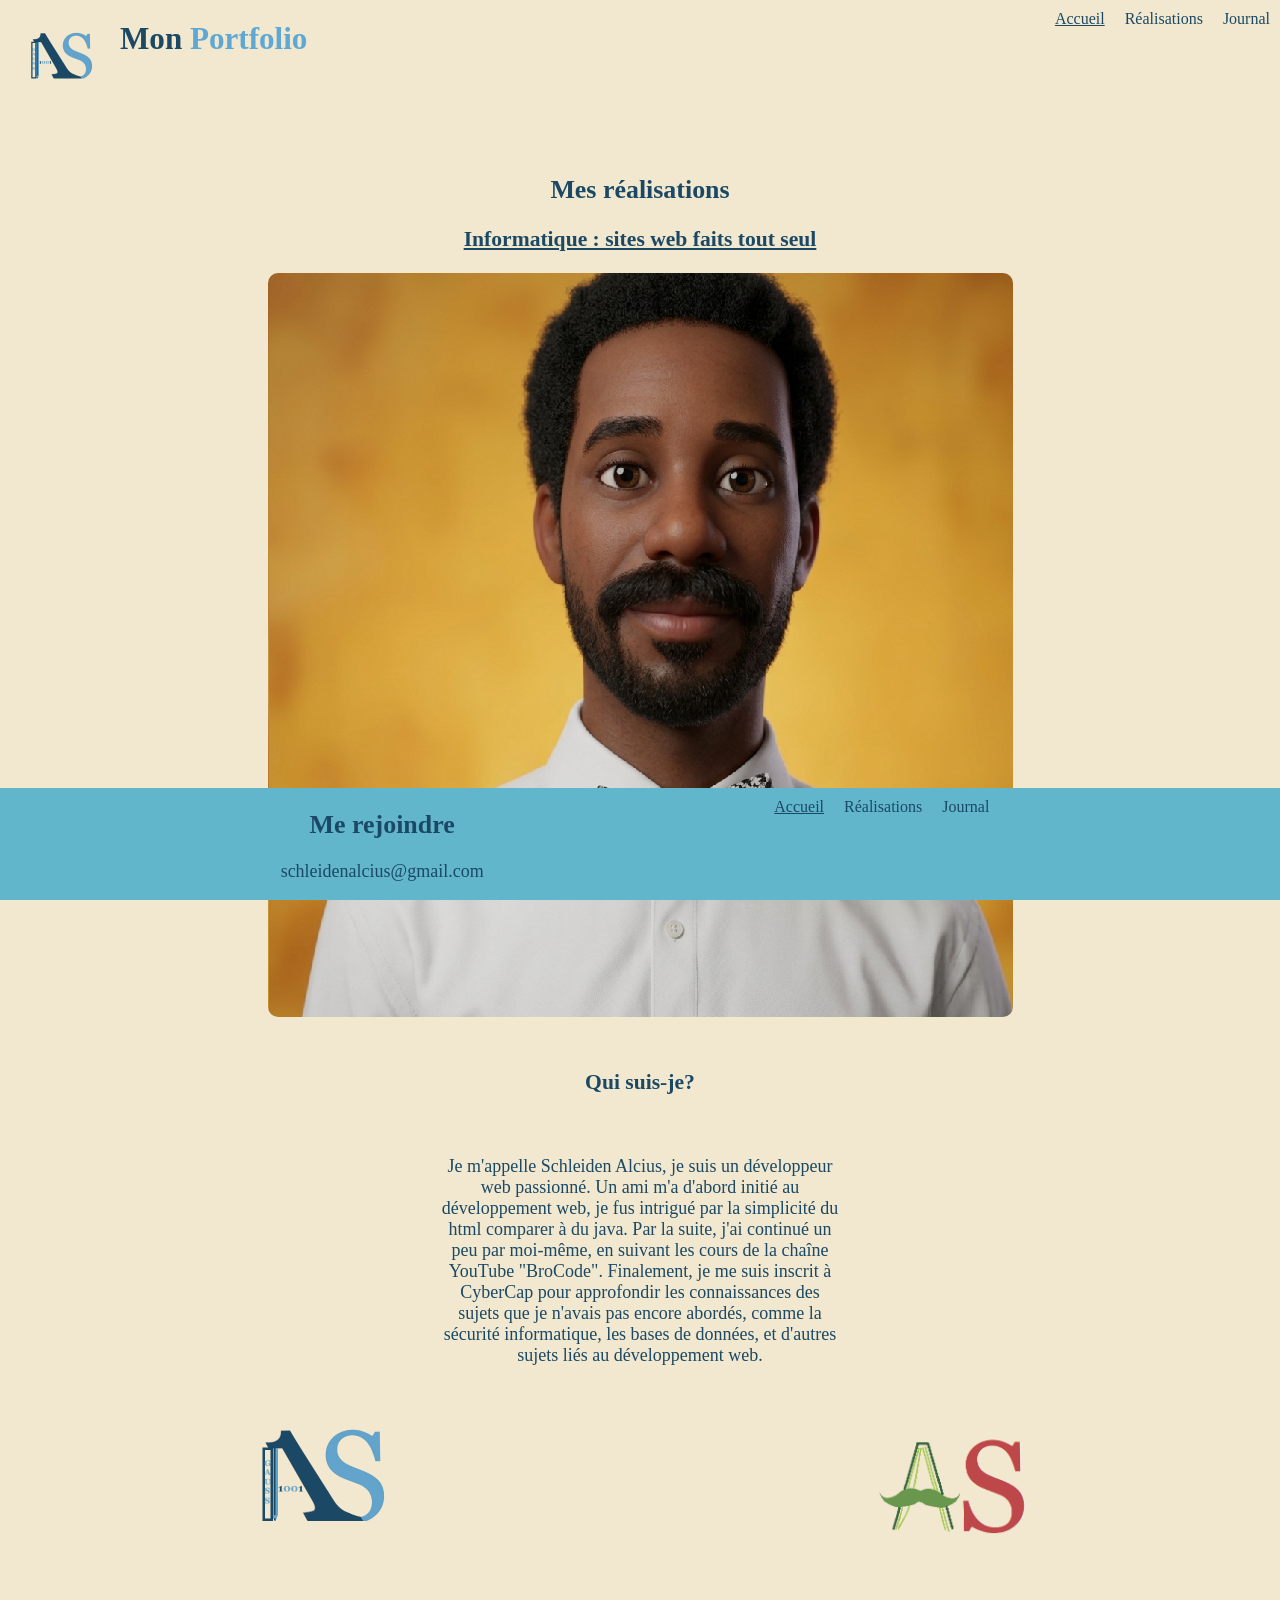
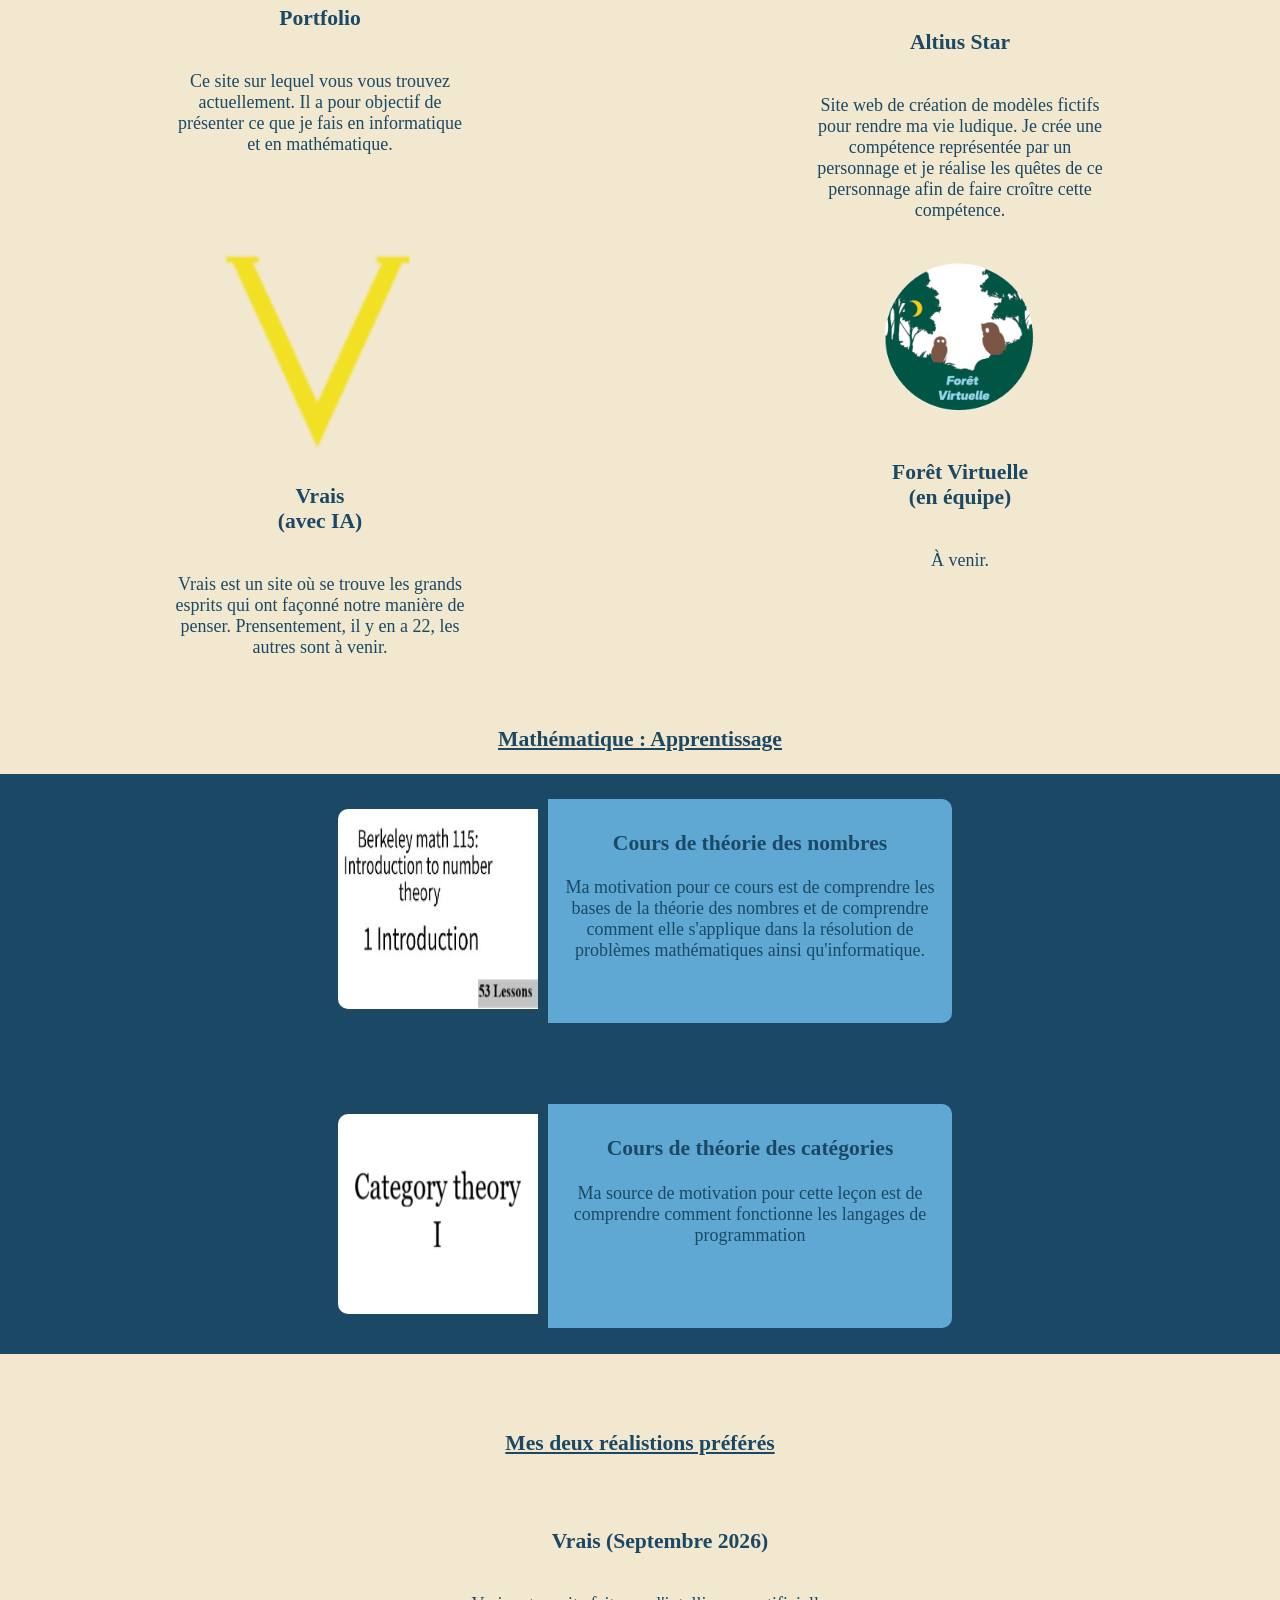
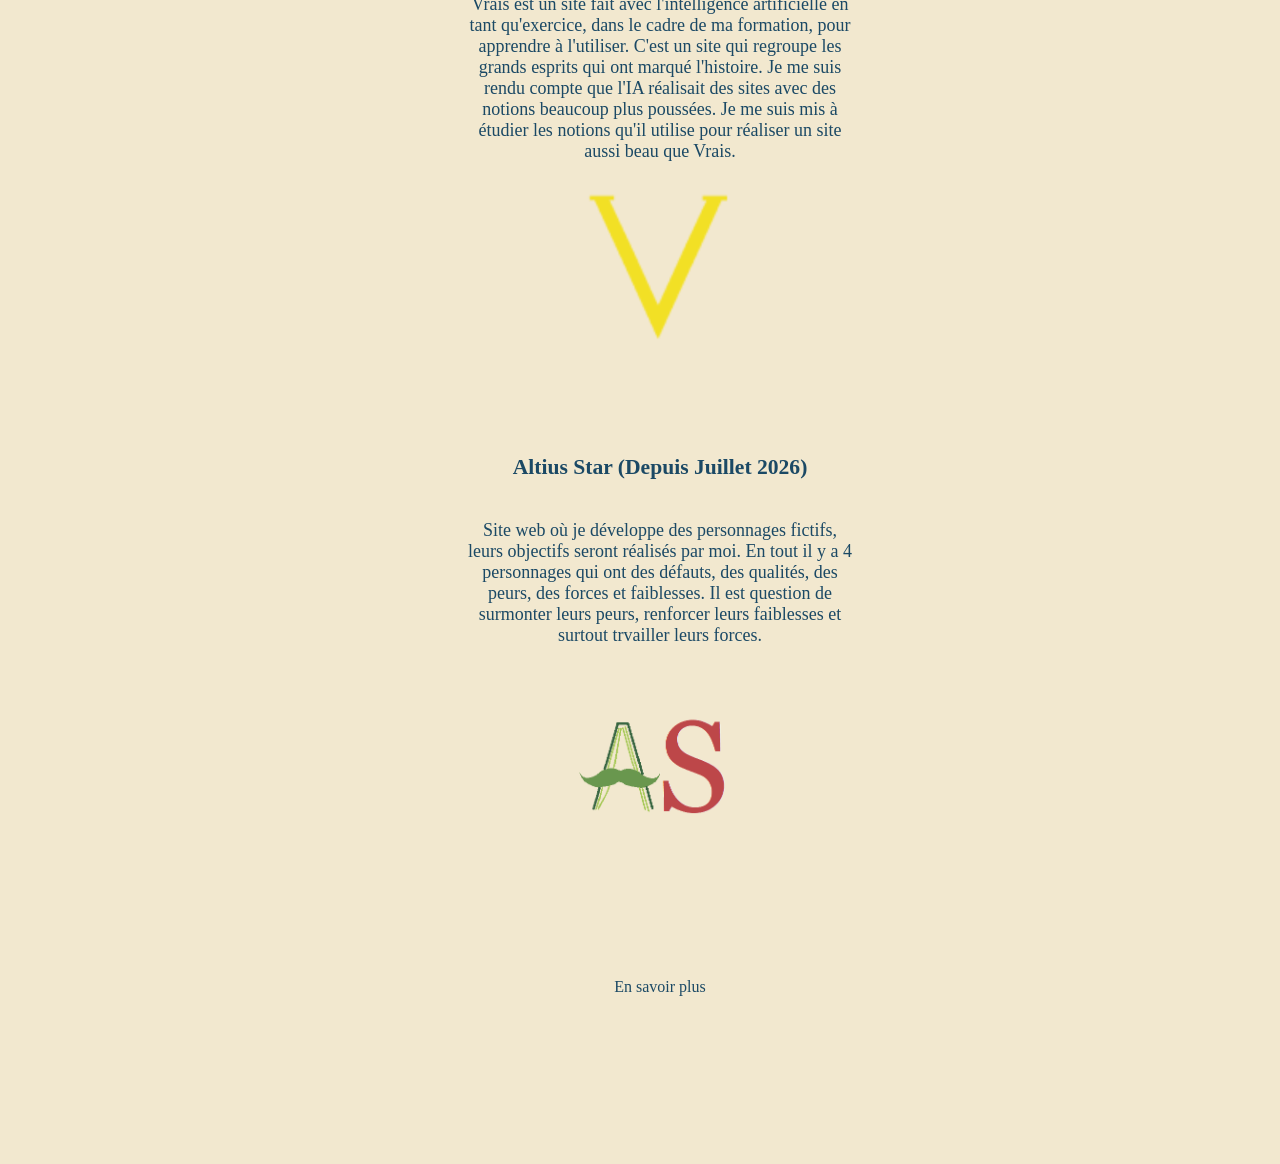
==== commit 8f590e43: "Changement manjeur du site web: enlèvements de pages inutiles, enlèvement de l'audio, meilleurs régl" ====
--- a/index.html
+++ b/index.html
@@ -8,24 +8,17 @@
     <link rel="stylesheet" href="css/style.css">
 </head>
 <body>
-    <div id="barDeMenu">
-        <a href="">À propos</a>       
-        <a href="">Contact</a>
-        <a href="journal.html">Journal</a>
-        <a href="realisations.html">Réalisations</a>
-        <a href="index.html">Accueil</a>
-    </div>
-    <img src="images/logoPortfolio.png" alt="Logo du site de Portfolio, un A et un S." width="100px" height="100px">
-    <h1 id="titre"><span>Portfolio</span> de Schleiden Alcius</h1>
-    <p id="maMusique" class="lesTextes"><u>Ma musique du moment : Beethoven, String Quintet in C minor, Op. 104 - Andante cantabile con variazioni</u></p>
-    <h3>Musique provenant de la chaîne YouTube: Ludwig van Beethoven - Topic</h3>
-    
-    <audio controls>
-        <source src="audio/String-Quintet-C-minor-Op-104_Andante-cantabile-con-variazioni.mp3" type="audio/mpeg">
-        Votre navigateur ne supporte pas la lecture audio.
-    </audio>
-    
-    
+    <header>
+        <div class="enTete">
+            <a href="index.html"><img src="images/logoPortfolio.png" alt="Logo du site de Portfolio, un A et un S." width="100px" height="100px"></a>
+            <h1 id="titre">Mon <span>Portfolio</span></h1>
+        </div>
+        <div id="barDeMenu">     
+            <a href="journal.html">Journal</a>
+            <a href="#deuxProjetsPreferes">Réalisations</a>
+            <a href="index.html" class="active">Accueil</a>
+        </div>
+    </header>
     <h2 id="ApercuRealisation" class="lesTextes">Mes réalisations</h2>
     <h3><u>Informatique : sites web faits tout seul</u></h3>
 
@@ -40,28 +33,30 @@
                 </p>
             </div>
         </div>
-        
+    </div>
+    <div class="lesSites">
         <div class="carteRealisation Site1">
             <img src="images/logoPortfolio.png" alt="Logo du site de Portfolio, un A et un S." width="200px" height="200px">
             <h3>Portfolio</h3>
-            <p style="width: 200px;" class="lesTextes">Ce site sur lequel vous vous trouvez actuellement. Il a pour objectif de présenter ce que je fais en informatique et en mathématique.</p>
+            <p style="width: 300px;" class="lesTextes">Ce site sur lequel vous vous trouvez actuellement. Il a pour objectif de présenter ce que je fais en informatique et en mathématique.</p>
         </div>
         <div class="carteRealisation Site2">
             <a target="_blank" href="https://altiusstar.de"><img src="images/logoAltiusStar.png" alt="Logo du site Altius Star, un A en forme de livre avec la barre au mileu du en en forme de moustache." width="200px" height="200px"></a>
             <h3>Altius Star</h3>
-            <p style="width: 200px;" class="lesTextes">Site web de création de modèles fictifs pour rendre ma vie ludique. Je crée une compétence représentée par un personnage et je réalise les quêtes de ce personnage afin de faire croître cette compétence.</p>
+            <p style="width: 300px;" class="lesTextes">Site web de création de modèles fictifs pour rendre ma vie ludique. Je crée une compétence représentée par un personnage et je réalise les quêtes de ce personnage afin de faire croître cette compétence.</p>
         </div> 
         <div class="carteRealisation Site3">
-          <a target="_blank" href="https://vrais.de"><img src="images/logoVrais.svg" alt="Logo du site les vrais qui est la lettre v en jaune." width="200px" height="200px"></a>
-          <h3>Vrais <br>(avec IA)</h3>
-          <p class="lesTextes">Vrais est un site où se trouve les grands esprits qui ont façonné notre manière de penser. Prensentement, il y en a 22, les autres sont à venir.</p>
+        <a target="_blank" href="https://vrais.de"><img src="images/logoVrais.png" alt="Logo du site les vrais qui est la lettre v en jaune." width="200px" height="200px"></a>
+        <h3>Vrais <br>(avec IA)</h3>
+        <p style="width: 300px;" class="lesTextes">Vrais est un site où se trouve les grands esprits qui ont façonné notre manière de penser. Prensentement, il y en a 22, les autres sont à venir.</p>
         </div>
         <div class="carteRealisation Site4">
             <img src="images/logoForetVirtuelle.png" alt="Logo du site Forêt Virtuelle, deux hiboux qui discutent au sol dans une forêt durant la nuit." width="200px" height="200px">
             <h3>Forêt Virtuelle <br>(en équipe)</h3>
-            <p class="lesTextes">À venir.</p>
+            <p style="width: 300px;" class="lesTextes">À venir.</p>
         </div>
-    </div>    
+    </div>
+    
     
     <h3 id="ApprentissageMathematique"><u>Mathématique : Apprentissage</u></h3>
     <div class="containerMathematiqueApercuRealisation">
@@ -82,6 +77,37 @@
         </div> 
         
     </div>
+    
+    <h3 id="projetsDansAccueil"><u>Mes deux réalistions préférés</u></h3>
+    <div id="deuxProjetsPreferes">
+        <ul id="projetsPreferes"> 
+                <li class="projetPref">
+                    <h3>Vrais (Septembre 2026)</h3>    
+                    <p>Vrais est un site fait avec l'intelligence artificielle en tant qu'exercice, dans le cadre de ma formation, pour apprendre à l'utiliser. C'est un site qui regroupe les grands esprits qui ont marqué l'histoire. Je me suis rendu compte que l'IA réalisait des sites avec des notions beaucoup plus poussées. Je me suis mis à étudier les notions qu'il utilise pour réaliser un site aussi beau que Vrais.  
+                    </p>
+                    <a target="_blank" href="https://vrais.de"><img src="images/logoVrais.png" alt="Logo du site les vrais qui est la lettre v en jaune." width="150px" height="150px"></a>
+                </li>
+                <li class="projetPref">
+                    <h3>Altius Star (Depuis Juillet 2026)</h3>    
+                    <p>Site web où je développe des personnages fictifs, leurs objectifs seront réalisés par moi. En tout il y a 4 personnages qui ont des défauts, des qualités, des peurs, des forces et faiblesses. Il est question de surmonter leurs peurs, renforcer leurs faiblesses et surtout trvailler leurs forces. 
+                    </p>
+                    <a target="_blank" href="https://altiusstar.de"><img src="images/logoAltiusStar.png" alt="Logo du site Altius Star, un A en forme de livre avec la barre au mileu du en en forme de moustache." width="200px" height="200px"></a>
+                </li> 
+                <li class="projetPref" id="dernierLienDansPreferes"><a href="realisations.html">En savoir plus</a></li>
 
+        </ul> 
+    </div>
+
+    <footer id="contact">
+        <div class="divContact">
+            <h2>Me rejoindre</h2>
+            <p>schleidenalcius@gmail.com</p>
+        </div>
+        <div id="barDeMenu">
+            <a href="journal.html">Journal</a>
+            <a href="#deuxProjetsPreferes">Réalisations</a>
+            <a class="active" href="index.html">Accueil</a>
+        </div>
+    </footer>
 </body>
 </html>
--- a/css/style.css
+++ b/css/style.css
@@ -14,11 +14,21 @@
   --bleue-sombre: #1b4965;
   --beige:#f2e8cf;
   --bleue-clair: #Cae9ff;
+  --vert-Succes:#90a955;
+  --rouge-Rate:#bb4430;
   --bleue-moyennement-lumineux: #5fa8d3;
 }
 body{
   /* background-color: var(--bleue-clair); */
   background-color: var(--beige);
+  margin: 0;
+}
+.active{
+  text-decoration: underline;
+}
+header{
+  display: flex;
+  justify-content: space-between;
 }
 #WhoAmI{
   margin-top: 4%;
@@ -31,6 +41,9 @@
   flex-direction: column;
   align-items: center;
 }
+.enTete{
+  display: flex;
+}
 #reponseAQuiSuisJe{
   width: 400px;
 }
@@ -54,10 +67,11 @@
 #titre{
   width: 500px;
 }
-#barDeMenu a{
+a{
   padding : 10px;
   text-decoration: none; 
   float: right;
+  color: var(--bleue-sombre);
 }
 audio{
   display: block;
@@ -73,7 +87,7 @@
   margin-top: 4%;
 }
 span{
-  color:var(--bleue-sombre);
+  color:var(--bleue-moyennement-lumineux);
 }
 h2, h3, p, h4{
  text-align: center;
@@ -94,53 +108,45 @@
   font-size: var(--petit-texte);
   color: var(--bleue-sombre);
 }
-.objectifs-Journal{
-  display: flex;
-  flex-direction: column;
-  gap: 10px;
-}
-.objectifs-Journal p{
-  padding: 2%;
-
-}
+
 .containerInformatiqueRealisation{
-  display: grid;
+  display: flex;
+  flex-direction: column;
   gap: 20px;
   width: 50%;
   height: 15%;
   margin-left: auto;
   margin-right: auto;
-  grid-template-areas: 
-    "Qui Site1 Site2"
-    "Qui Site3 Site4";
-  grid-template-columns: 1fr 1fr 1fr;
-  grid-template-rows: 1fr 1fr;
+  align-items: center;
+}
+.lesSites{
+  display: grid;
+ margin-left: auto;
+ margin-right: auto;
+   grid-template-areas: 
+    "Site1 Site2"
+    "Site3 Site4";
 }
 .containerInformatiqueRealisation div.Qui{
   grid-area: Qui;
 }
 .Qui img{
-  border-radius: 20px;
+  border-radius: 10px;
 }
 .containerInformatiqueRealisation div.Site1{
   grid-area: Site1;
-  border-radius: 20px;
 }
 .containerInformatiqueRealisation div.Site2{
   grid-area: Site2;
-  border-radius: 20px;
 }
 .containerInformatiqueRealisation h3{
   padding: 3%;
-  border-radius: 10px;  
 }
 .containerInformatiqueRealisation div.Site3{
   grid-area: Site3;
-  border-radius: 20px;
 }
 .containerInformatiqueRealisation div.Site4{
   grid-area: Site4;
-  border-radius: 20px;
 }
 .carteRealisation{
   display: flex;
@@ -151,61 +157,144 @@
   display: flex;
   flex-direction: column;
   gap: 30px;
+  background-color: var(--bleue-sombre);   
 }
 .carteMathematiqueApercuRealisation{
   display:flex;
   justify-content: center;
 }
 .carteMathematiqueApercuRealisation img{
-  border-radius: 20px 0 0 20px;
+  border-radius: 10px 0 0 10px;
 }
 .carteSectionMath {
   float: left;
   width: 30vw;
-  background-color: var(--bleue-sombre);
+  background-color: var(--bleue-moyennement-lumineux);
+  border-radius: 0 10px 10px 0;
   padding: 10px;
 }
+.carteMathematiqueApercuRealisation {
+  margin-top: 2%;
+  margin-bottom: 2%;
+
+}
 .carteSectionMath p{
-  color : var(--cyan-pale);
+  color : var(--bleue-sombre);
 }
 .carteSectionMath h3{
-  color : var(--cyan-pale);
+  color :var(--bleue-sombre) ;
 }
 img{
-  border-radius: 20px;
-}
-
-
-/*Page de réalisations*/
-#mesListes{
-  display: flex;
+  border-radius: 10px;
+}
+#projetsDansAccueil{
+  margin-top: 6%;
+}
+#projetsPreferes{
+  display: flex;
+  flex-direction: column;
+  align-items: center;
   gap: 20px;
   justify-content: center;
+  margin-bottom: 10%;
+}
+.projetPref{
+  display: flex;
+  flex-direction: column;
+  align-items: center;
+  width: 30vw;
+  padding: 30px;
+}
+
+/*Page de réalisations*/
+.liste{
+  margin-bottom: 10%;
+}
+#mesListes{
+  display: flex;
+  flex-direction: column;
+  align-items: center;
+  gap: 20px;
+  justify-content: center;
 }
 .unElementDeMaListe{
+  display: flex;
+  flex-direction: column;
+  align-items: center;
   width: 30vw;
   padding: 30px;
   border-radius: 20px;
  
 }
-
+footer{
+  display: flex;
+  background-color: var(--bleue-ciel-fonce);
+  justify-content: space-evenly;
+  position: fixed;
+  bottom:0;
+  width: 100vw;
+}
+
+/*Page de journal*/
+.objectifs-Journal{
+  display: flex;
+  justify-content: center;
+}
+.objectifRate{
+  color: var(--rouge-Rate);
+}
 /*Media Queries pour toutes les pages*/
 @media(max-width:600px){
+  body{
+    margin: 0;
+    padding:0;
+  }
   .containerMathematiqueApercuRealisation{
     align-items: center;
   }
   #mesListes{
     flex-direction: column;
     align-items: center;
+    margin-bottom: 40%;
+  }
+  header{
+    flex-direction: column;
   }
   .carteSectionMath{
-     width: 315px;
-     height: 275px;
+    width: 315px;
+    height: 275px;
+  }
+  #barDeMenu{
+    display: flex;
+    flex-direction: column;
+    align-items: center;
+  }
+  .lesSites{
+    display: flex;
+    flex-direction: column;
+  }
+  .unElementDeMaListe{
+    width: 100vw;
+    padding: 2%;
+  }
+  .objectifs-Journal{
+    flex-direction: column;
+    align-items: center;
+  }
+  #photoDeProfil{
+    height: 300px;
+  }
+  .projetPref{
+    width: 100vw;
+    padding: 3%;
   }
   .carteMathematiqueApercuRealisation img{
-    border-radius: 20px 20px 0 0;
+    border-radius: 10px 10px 0 0;
     width: 323px;
     height:200px;
+  }
+  #dernierLienDansPreferes{
+    margin-bottom: 20%;
   }
   .carteMathematiqueApercuRealisation{
     flex-direction: column;
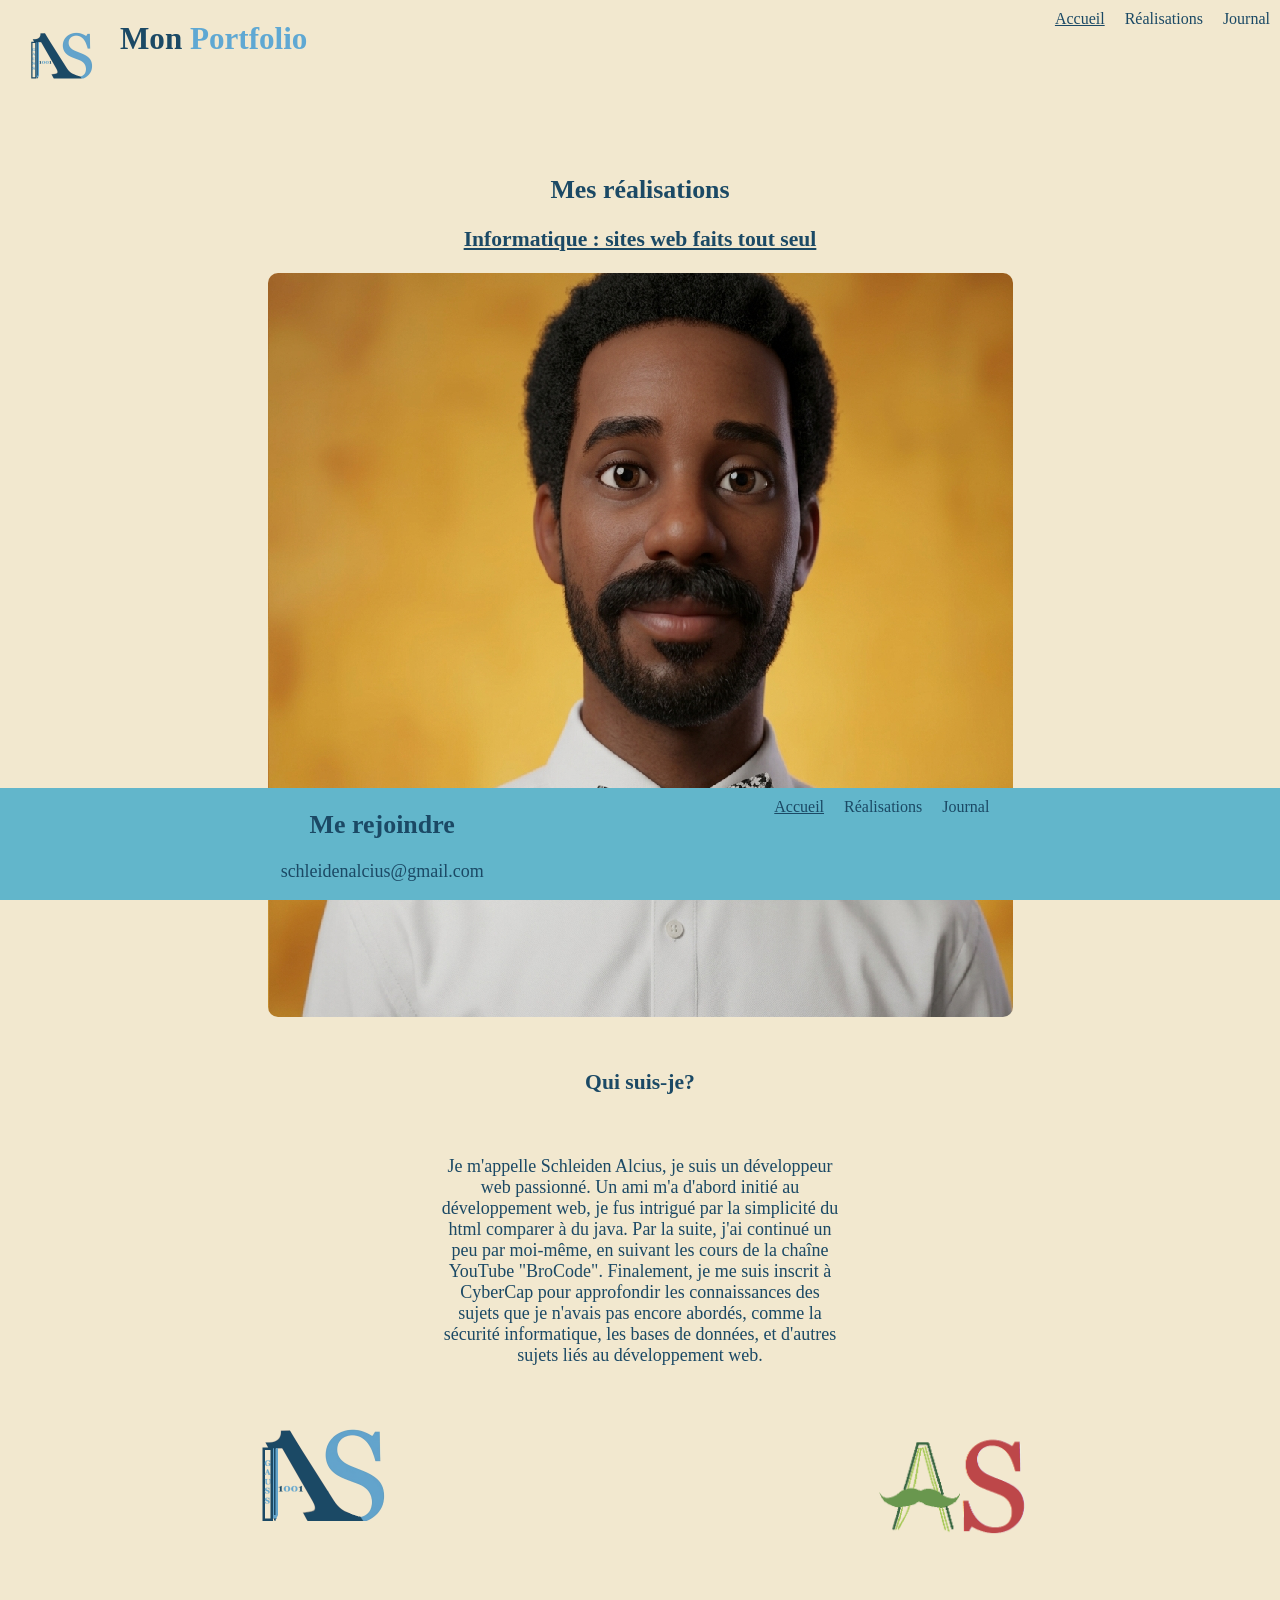
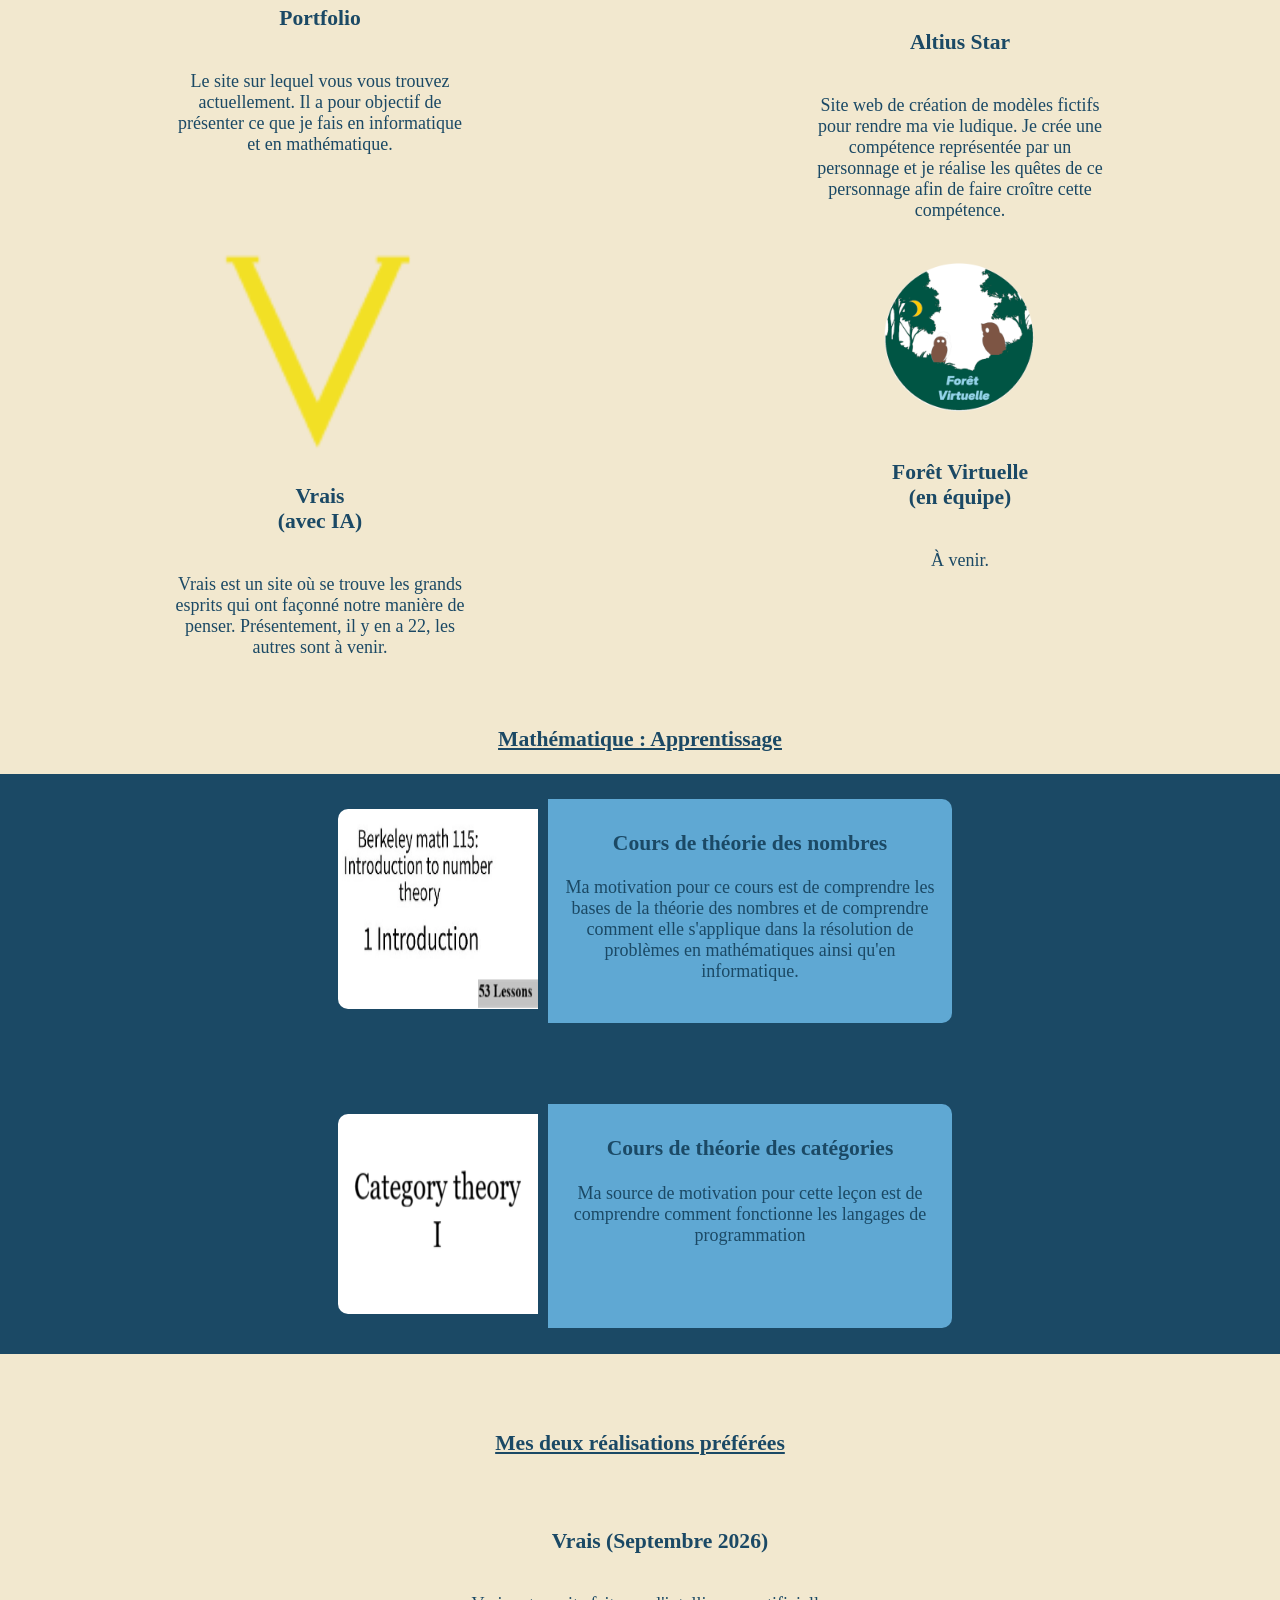
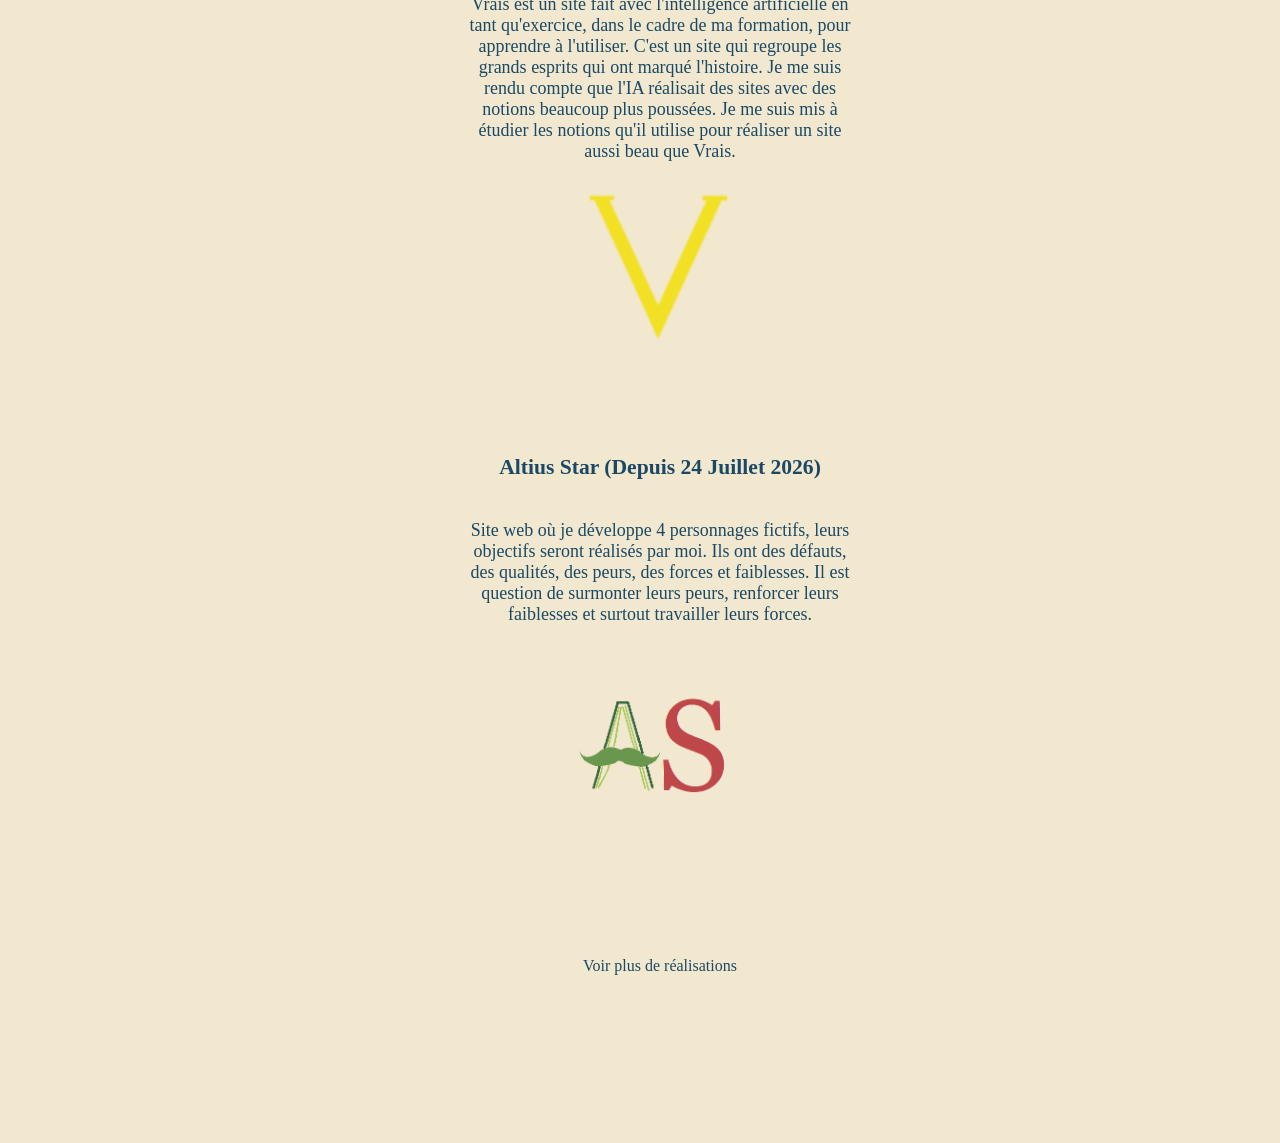
==== commit c4701223: "petit commit pour corriger les fautes d'orthographe" ====
--- a/index.html
+++ b/index.html
@@ -25,7 +25,7 @@
     <div class="containerInformatiqueRealisation">
         <div class="Qui" id="carteQuiSuisJe">
             <div class="photoEtQuiSuisJe">
-                <img id="photoDeProfil" src="images/Schleiden_site.png" alt="Photo de créateur du Portfolio">
+                <img id="photoDeProfil" src="images/Schleiden_site.png" alt="Photo qui représente le créateur du Portfolio">
                 <h3 id="WhoAmI">Qui suis-je?</h3>
             </div>
             <div id="reponseAQuiSuisJe">
@@ -38,7 +38,7 @@
         <div class="carteRealisation Site1">
             <img src="images/logoPortfolio.png" alt="Logo du site de Portfolio, un A et un S." width="200px" height="200px">
             <h3>Portfolio</h3>
-            <p style="width: 300px;" class="lesTextes">Ce site sur lequel vous vous trouvez actuellement. Il a pour objectif de présenter ce que je fais en informatique et en mathématique.</p>
+            <p style="width: 300px;" class="lesTextes">Le site sur lequel vous vous trouvez actuellement. Il a pour objectif de présenter ce que je fais en informatique et en mathématique.</p>
         </div>
         <div class="carteRealisation Site2">
             <a target="_blank" href="https://altiusstar.de"><img src="images/logoAltiusStar.png" alt="Logo du site Altius Star, un A en forme de livre avec la barre au mileu du en en forme de moustache." width="200px" height="200px"></a>
@@ -48,7 +48,7 @@
         <div class="carteRealisation Site3">
         <a target="_blank" href="https://vrais.de"><img src="images/logoVrais.png" alt="Logo du site les vrais qui est la lettre v en jaune." width="200px" height="200px"></a>
         <h3>Vrais <br>(avec IA)</h3>
-        <p style="width: 300px;" class="lesTextes">Vrais est un site où se trouve les grands esprits qui ont façonné notre manière de penser. Prensentement, il y en a 22, les autres sont à venir.</p>
+        <p style="width: 300px;" class="lesTextes">Vrais est un site où se trouve les grands esprits qui ont façonné notre manière de penser. Présentement, il y en a 22, les autres sont à venir.</p>
         </div>
         <div class="carteRealisation Site4">
             <img src="images/logoForetVirtuelle.png" alt="Logo du site Forêt Virtuelle, deux hiboux qui discutent au sol dans une forêt durant la nuit." width="200px" height="200px">
@@ -64,7 +64,7 @@
             <a target="_blank" href=https://youtube.com/playlist?list=PL8yHsr3EFj53L8sMbzIhhXSAOpuZ1Fov8&si=Rf5eA4qlArYP7xDd><img src="images/leconsMathWeek1.png" alt="Miniature du cours de mathématique sur youtube" width="200px" height="200px"></a>
             <div class="carteSectionMath">
                 <h3>Cours de théorie des nombres</h3>
-                <p>Ma motivation pour ce cours est de comprendre les bases de la théorie des nombres et de comprendre comment elle s'applique dans la résolution de problèmes mathématiques ainsi qu'informatique.</p>
+                <p>Ma motivation pour ce cours est de comprendre les bases de la théorie des nombres et de comprendre comment elle s'applique dans la résolution de problèmes en mathématiques ainsi qu'en informatique.</p>
             </div>
         </div>  
         
@@ -78,7 +78,7 @@
         
     </div>
     
-    <h3 id="projetsDansAccueil"><u>Mes deux réalistions préférés</u></h3>
+    <h3 id="projetsDansAccueil"><u>Mes deux réalisations préférées</u></h3>
     <div id="deuxProjetsPreferes">
         <ul id="projetsPreferes"> 
                 <li class="projetPref">
@@ -88,12 +88,12 @@
                     <a target="_blank" href="https://vrais.de"><img src="images/logoVrais.png" alt="Logo du site les vrais qui est la lettre v en jaune." width="150px" height="150px"></a>
                 </li>
                 <li class="projetPref">
-                    <h3>Altius Star (Depuis Juillet 2026)</h3>    
-                    <p>Site web où je développe des personnages fictifs, leurs objectifs seront réalisés par moi. En tout il y a 4 personnages qui ont des défauts, des qualités, des peurs, des forces et faiblesses. Il est question de surmonter leurs peurs, renforcer leurs faiblesses et surtout trvailler leurs forces. 
+                    <h3>Altius Star (Depuis 24 Juillet 2026)</h3>    
+                    <p>Site web où je développe 4 personnages fictifs, leurs objectifs seront réalisés par moi. Ils ont des défauts, des qualités, des peurs, des forces et faiblesses. Il est question de surmonter leurs peurs, renforcer leurs faiblesses et surtout travailler leurs forces. 
                     </p>
                     <a target="_blank" href="https://altiusstar.de"><img src="images/logoAltiusStar.png" alt="Logo du site Altius Star, un A en forme de livre avec la barre au mileu du en en forme de moustache." width="200px" height="200px"></a>
                 </li> 
-                <li class="projetPref" id="dernierLienDansPreferes"><a href="realisations.html">En savoir plus</a></li>
+                <li class="projetPref" id="dernierLienDansPreferes"><a href="realisations.html">Voir plus de réalisations</a></li>
 
         </ul> 
     </div>
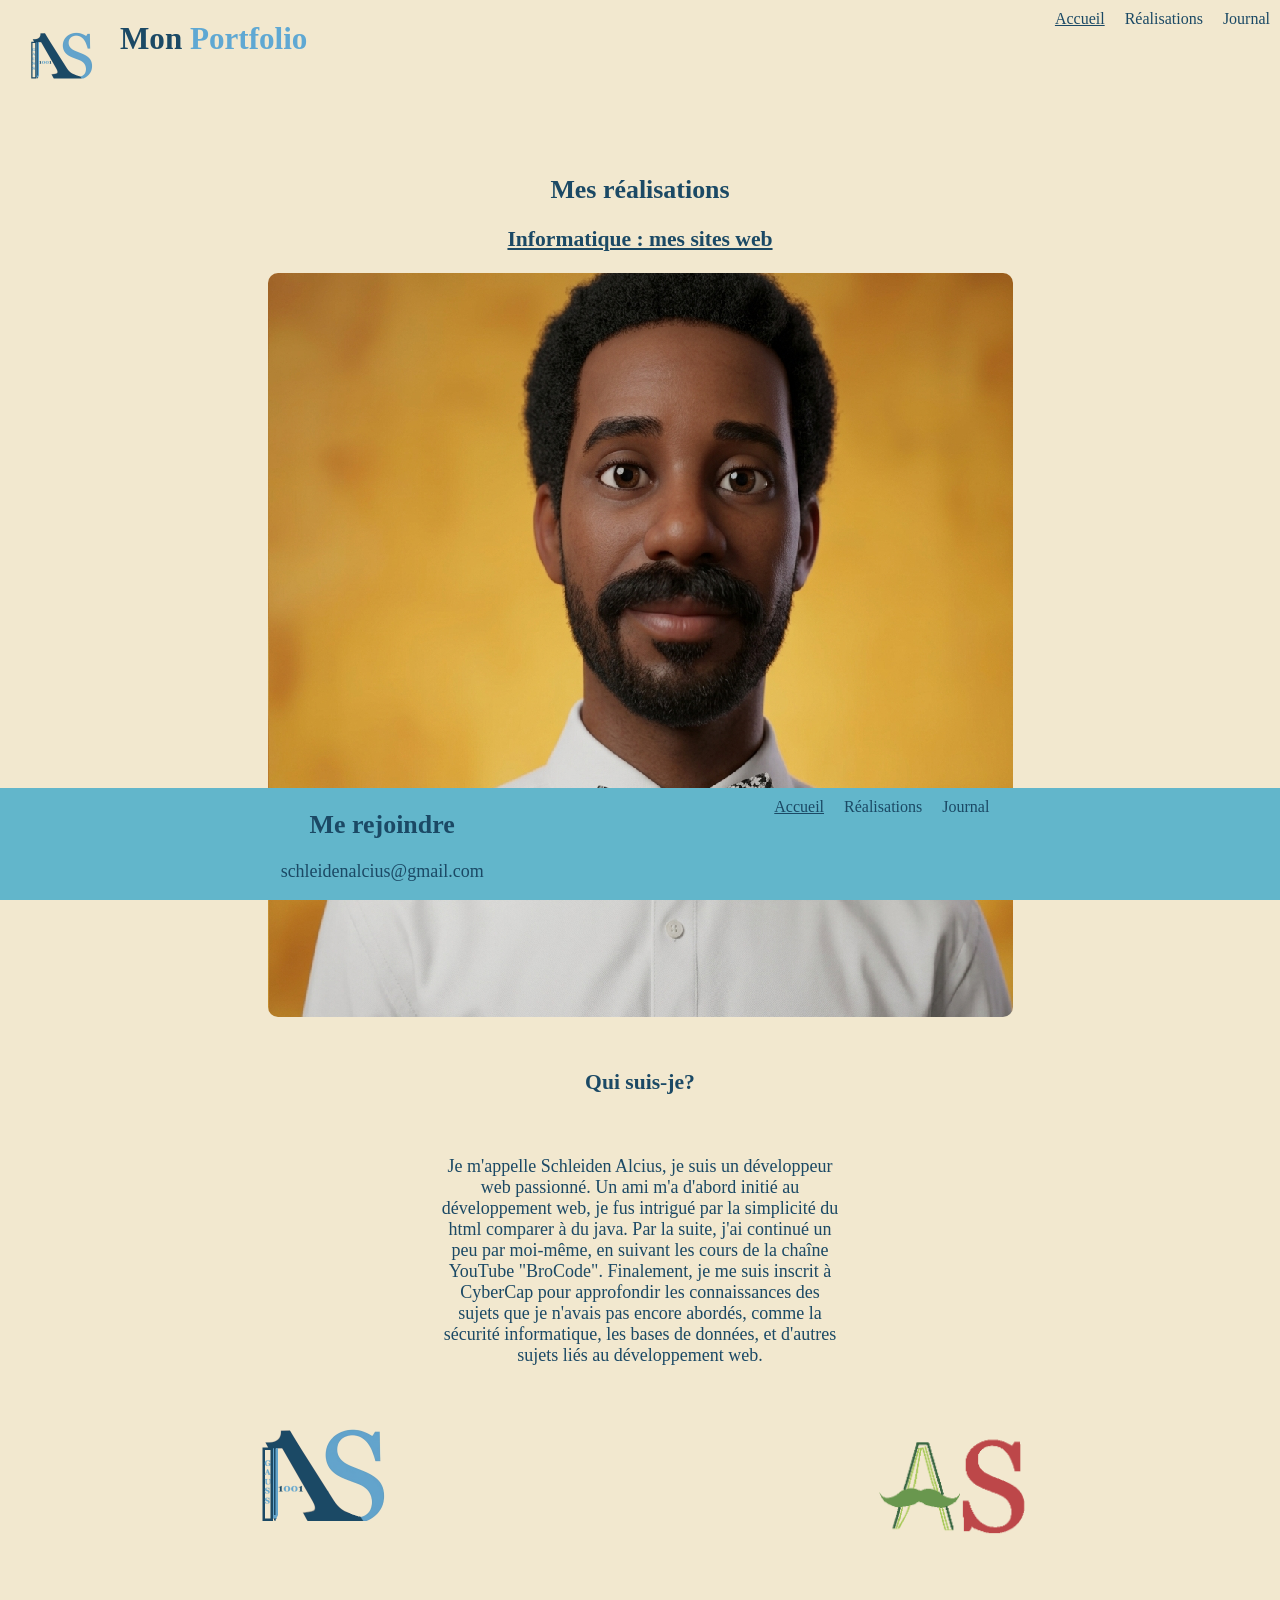
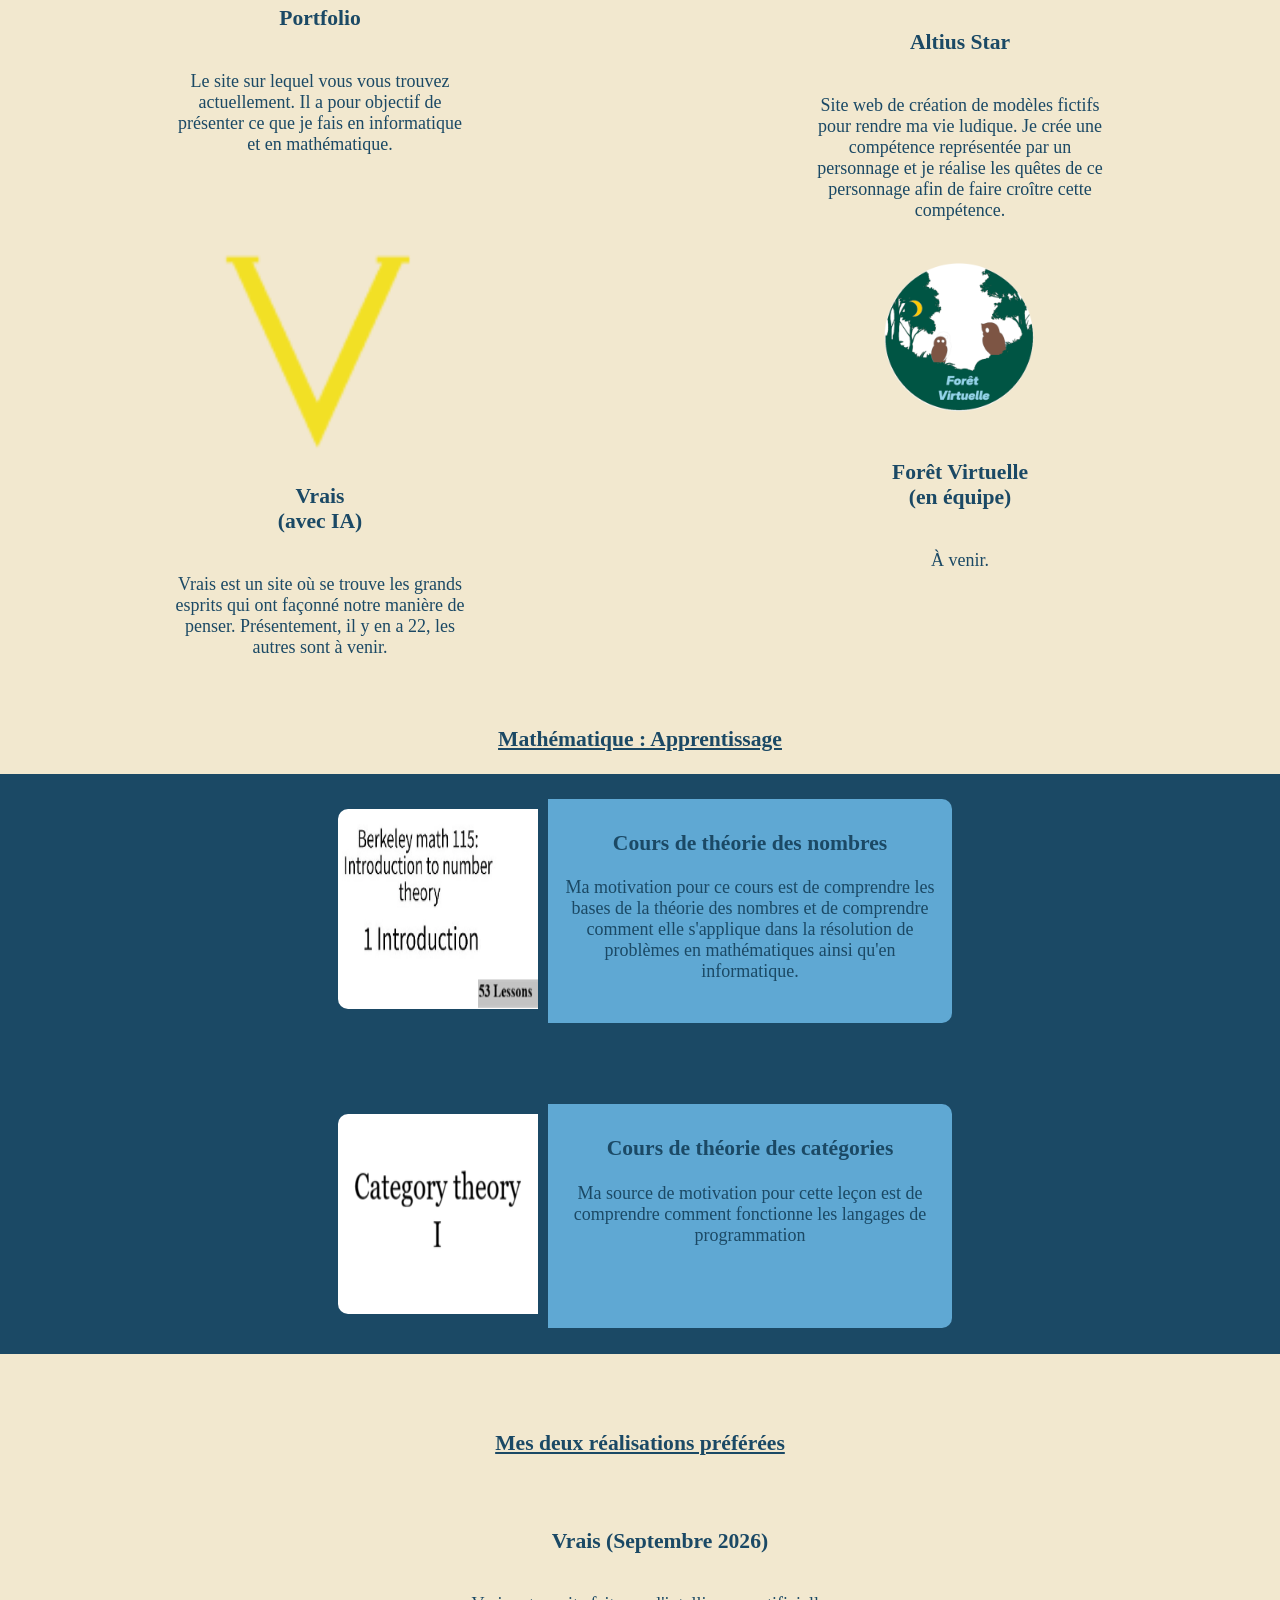
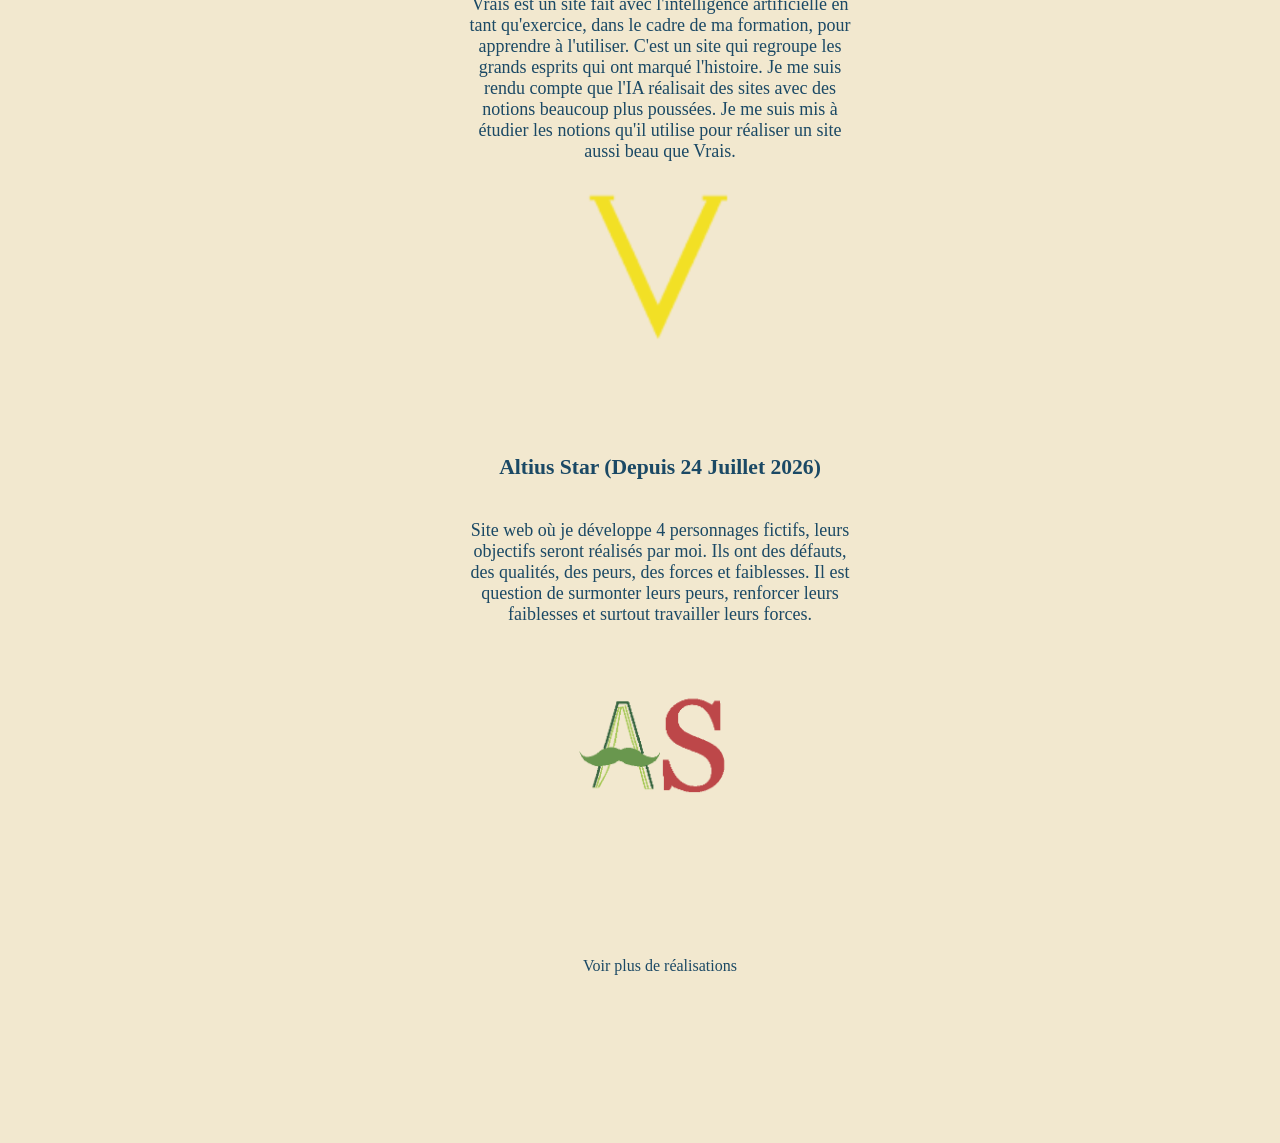
==== commit 21b1c129: "ajout d'un effet de zoom lorsqu'une image contenant un lien est vue à 30%" ====
--- a/index.html
+++ b/index.html
@@ -4,7 +4,7 @@
     <meta charset="UTF-8">
     <link rel="icon" type="image/x-icon" href="images/favicon.png">
     <meta name="viewport" content="width=device-width, initial-scale=1.0">
-    <title>Document</title>
+    <title>Portfolio</title>
     <link rel="stylesheet" href="css/style.css">
 </head>
 <body>
@@ -20,7 +20,7 @@
         </div>
     </header>
     <h2 id="ApercuRealisation" class="lesTextes">Mes réalisations</h2>
-    <h3><u>Informatique : sites web faits tout seul</u></h3>
+    <h3><u>Informatique : mes sites web</u></h3>
 
     <div class="containerInformatiqueRealisation">
         <div class="Qui" id="carteQuiSuisJe">
@@ -41,12 +41,12 @@
             <p style="width: 300px;" class="lesTextes">Le site sur lequel vous vous trouvez actuellement. Il a pour objectif de présenter ce que je fais en informatique et en mathématique.</p>
         </div>
         <div class="carteRealisation Site2">
-            <a target="_blank" href="https://altiusstar.de"><img src="images/logoAltiusStar.png" alt="Logo du site Altius Star, un A en forme de livre avec la barre au mileu du en en forme de moustache." width="200px" height="200px"></a>
+            <a target="_blank" href="https://altiusstar.de"><img class="imageShadow" src="images/logoAltiusStar.png" alt="Logo du site Altius Star, un A en forme de livre avec la barre au mileu du en en forme de moustache." width="200px" height="200px"></a>
             <h3>Altius Star</h3>
             <p style="width: 300px;" class="lesTextes">Site web de création de modèles fictifs pour rendre ma vie ludique. Je crée une compétence représentée par un personnage et je réalise les quêtes de ce personnage afin de faire croître cette compétence.</p>
         </div> 
         <div class="carteRealisation Site3">
-        <a target="_blank" href="https://vrais.de"><img src="images/logoVrais.png" alt="Logo du site les vrais qui est la lettre v en jaune." width="200px" height="200px"></a>
+        <a target="_blank" href="https://vrais.de"><img class="imageShadow" src="images/logoVrais.png" alt="Logo du site les vrais qui est la lettre v en jaune." width="200px" height="200px"></a>
         <h3>Vrais <br>(avec IA)</h3>
         <p style="width: 300px;" class="lesTextes">Vrais est un site où se trouve les grands esprits qui ont façonné notre manière de penser. Présentement, il y en a 22, les autres sont à venir.</p>
         </div>
@@ -85,13 +85,13 @@
                     <h3>Vrais (Septembre 2026)</h3>    
                     <p>Vrais est un site fait avec l'intelligence artificielle en tant qu'exercice, dans le cadre de ma formation, pour apprendre à l'utiliser. C'est un site qui regroupe les grands esprits qui ont marqué l'histoire. Je me suis rendu compte que l'IA réalisait des sites avec des notions beaucoup plus poussées. Je me suis mis à étudier les notions qu'il utilise pour réaliser un site aussi beau que Vrais.  
                     </p>
-                    <a target="_blank" href="https://vrais.de"><img src="images/logoVrais.png" alt="Logo du site les vrais qui est la lettre v en jaune." width="150px" height="150px"></a>
+                    <a target="_blank" href="https://vrais.de"><img class="imageShadow" src="images/logoVrais.png" alt="Logo du site les vrais qui est la lettre v en jaune." width="150px" height="150px"></a>
                 </li>
                 <li class="projetPref">
                     <h3>Altius Star (Depuis 24 Juillet 2026)</h3>    
                     <p>Site web où je développe 4 personnages fictifs, leurs objectifs seront réalisés par moi. Ils ont des défauts, des qualités, des peurs, des forces et faiblesses. Il est question de surmonter leurs peurs, renforcer leurs faiblesses et surtout travailler leurs forces. 
                     </p>
-                    <a target="_blank" href="https://altiusstar.de"><img src="images/logoAltiusStar.png" alt="Logo du site Altius Star, un A en forme de livre avec la barre au mileu du en en forme de moustache." width="200px" height="200px"></a>
+                    <a target="_blank" href="https://altiusstar.de"><img class="imageShadow" src="images/logoAltiusStar.png" alt="Logo du site Altius Star, un A en forme de livre avec la barre au mileu du en en forme de moustache." width="200px" height="200px"></a>
                 </li> 
                 <li class="projetPref" id="dernierLienDansPreferes"><a href="realisations.html">Voir plus de réalisations</a></li>
 
@@ -109,5 +109,6 @@
             <a class="active" href="index.html">Accueil</a>
         </div>
     </footer>
+    <script src="js/script.js"></script>
 </body>
 </html>
--- a/css/style.css
+++ b/css/style.css
@@ -226,6 +226,14 @@
   border-radius: 20px;
  
 }
+.imageShadow{
+  filter:none;
+  transition: filter 0.7s ease;
+}
+.imageShadow.visible{
+  filter: drop-shadow(5px 5px 10px var(--bleue-sombre));
+  transform: scale(1.45);
+}
 footer{
   display: flex;
   background-color: var(--bleue-ciel-fonce);
